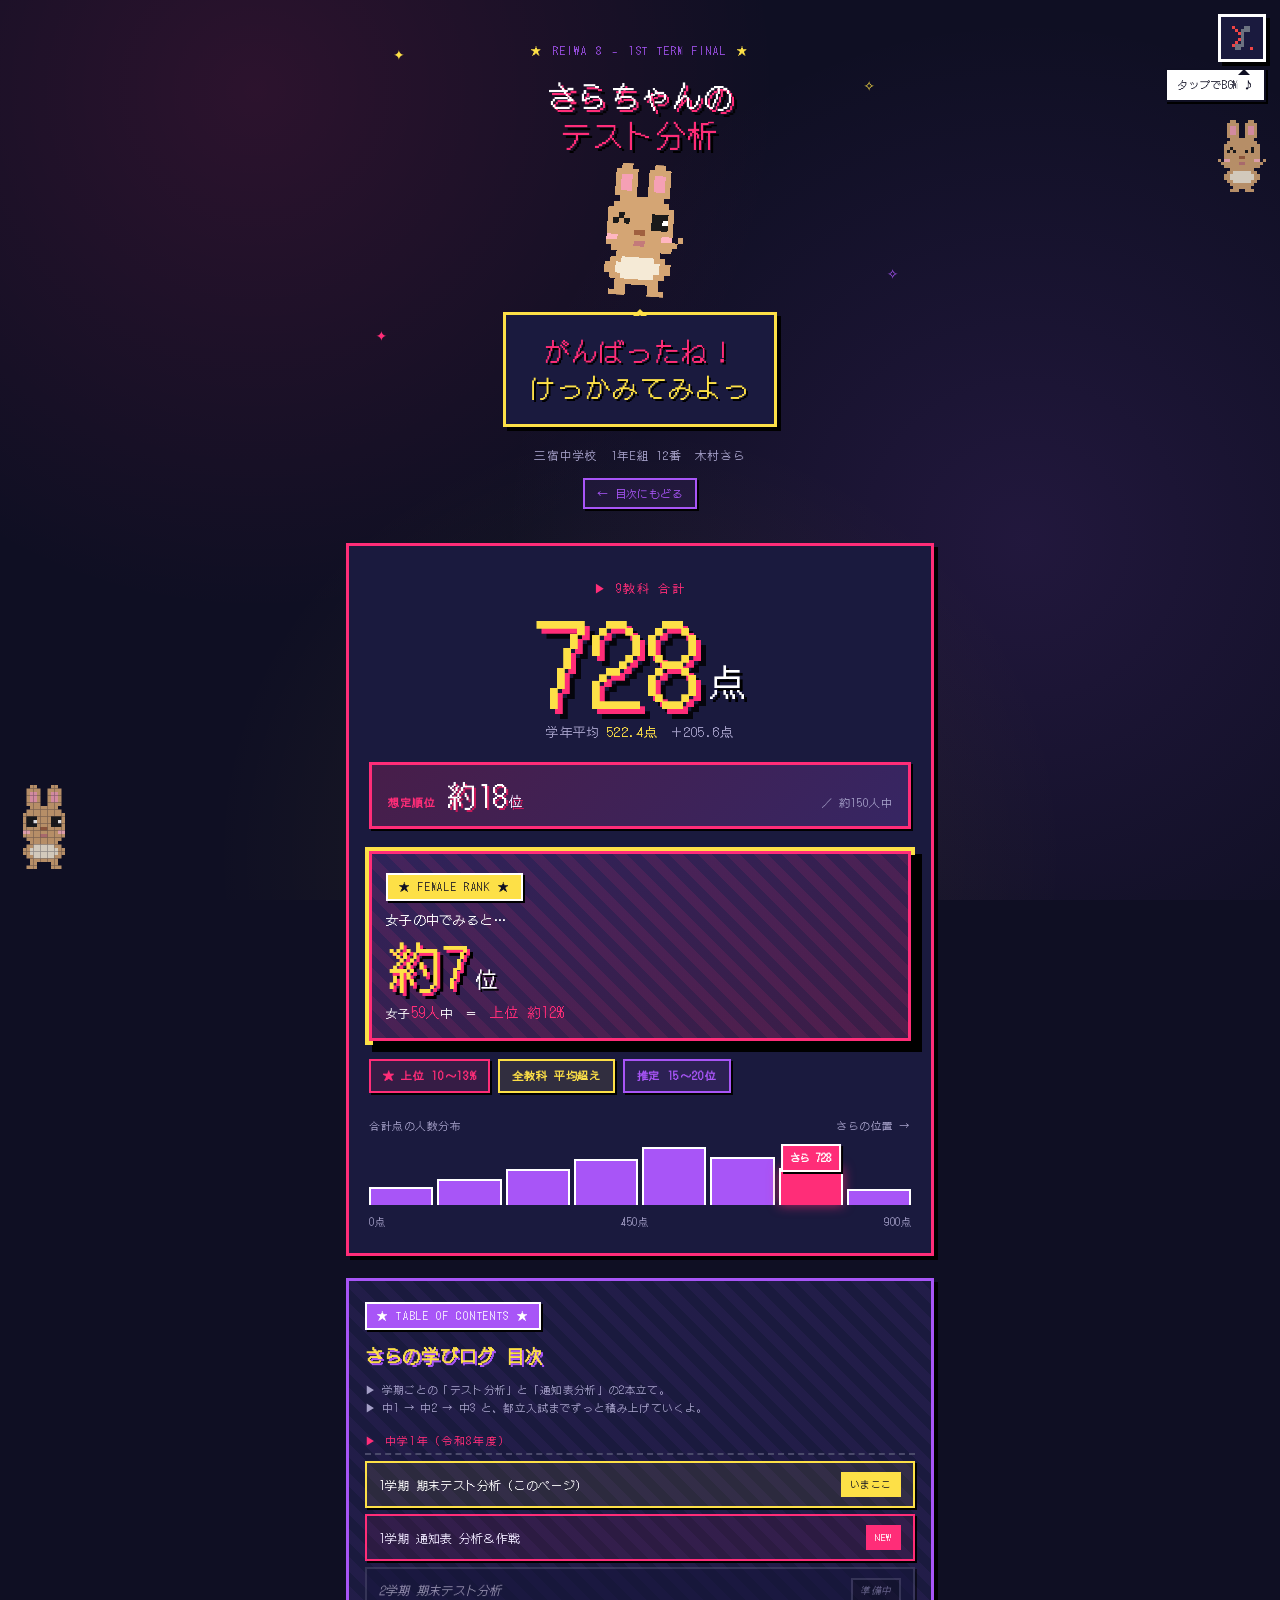
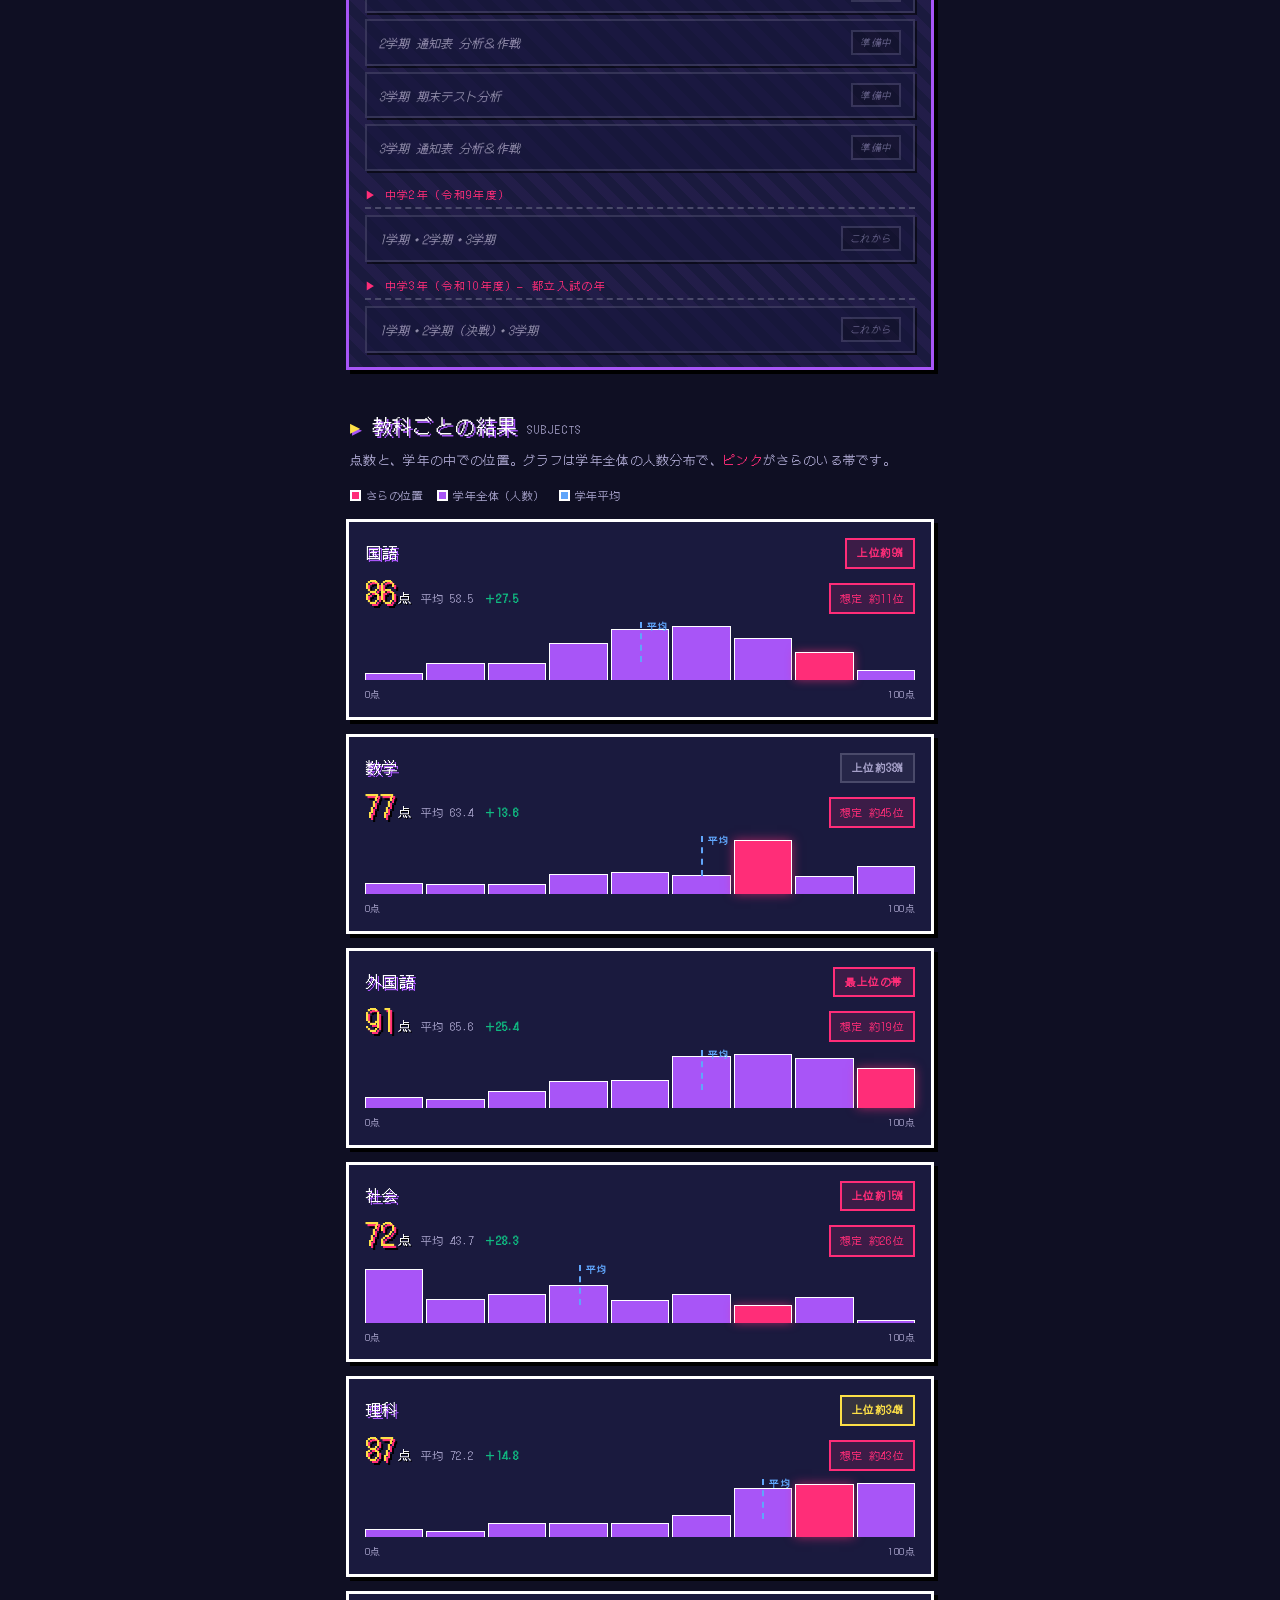
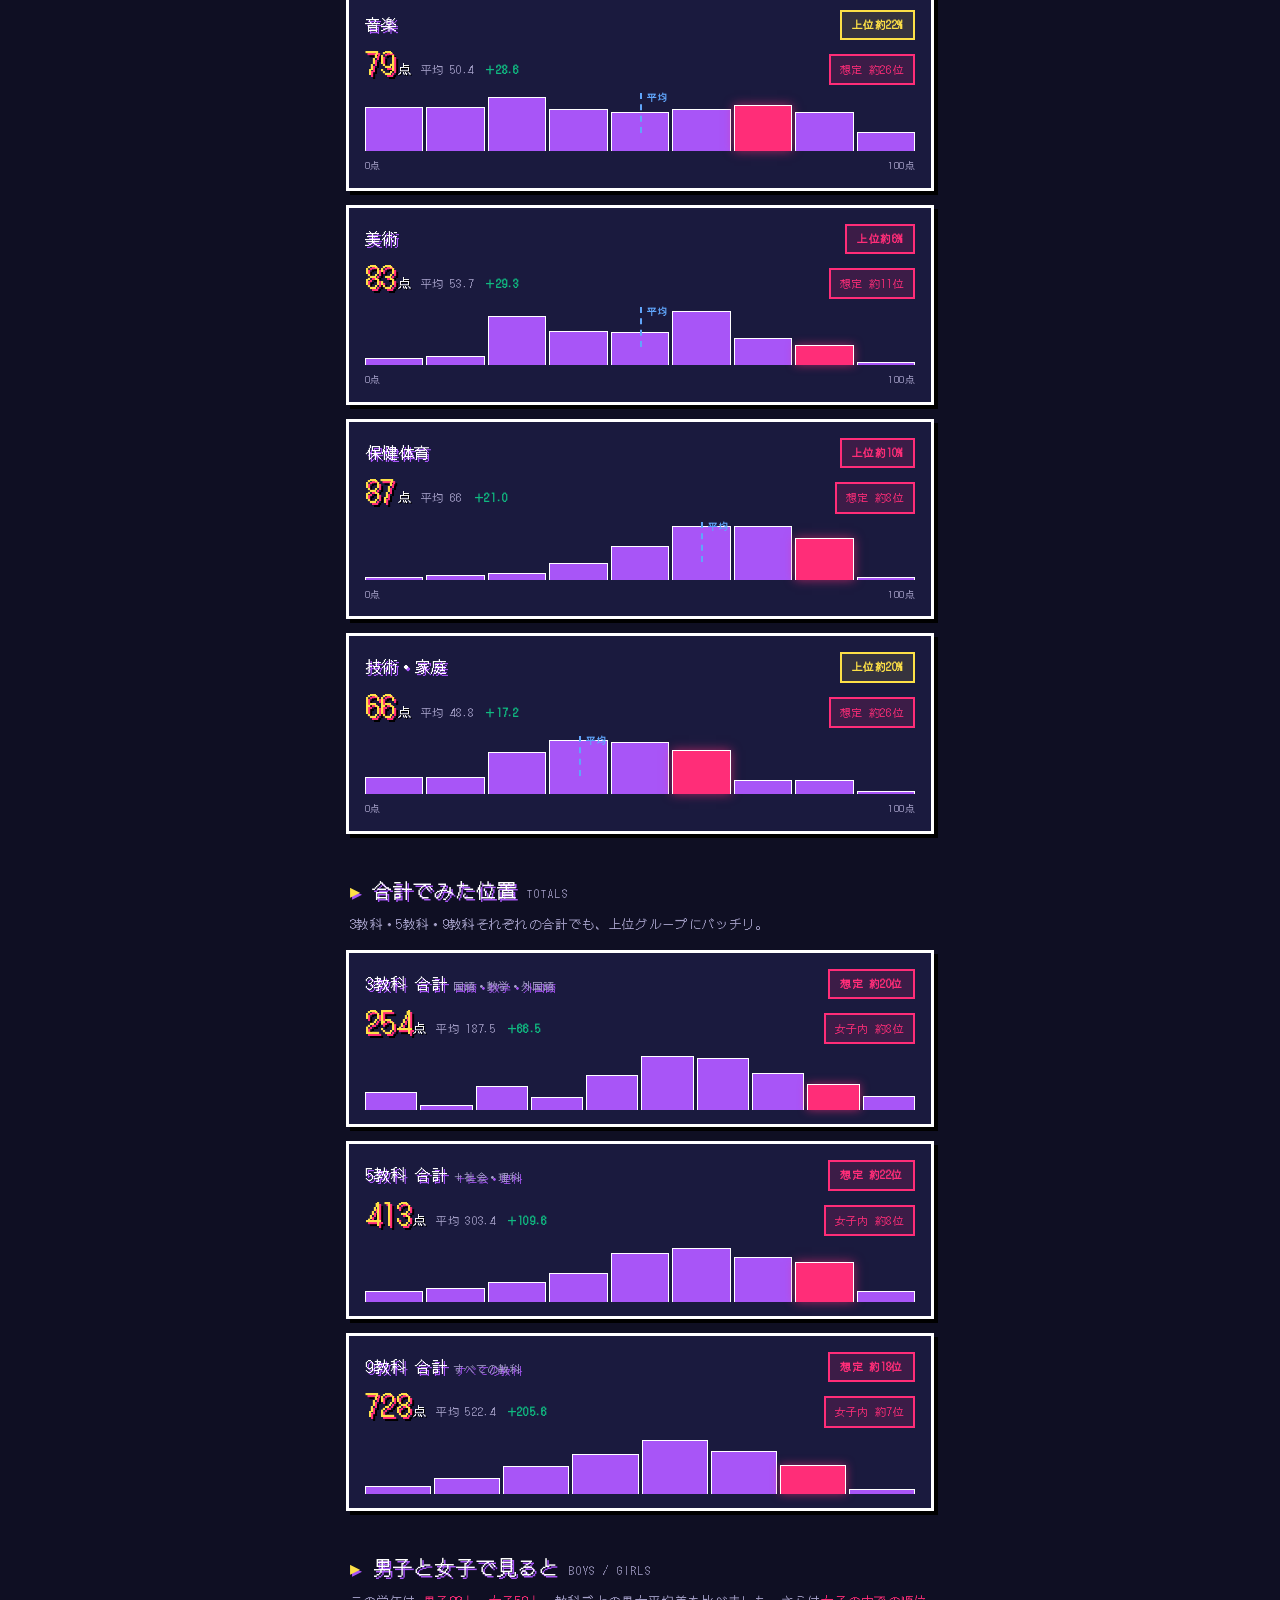
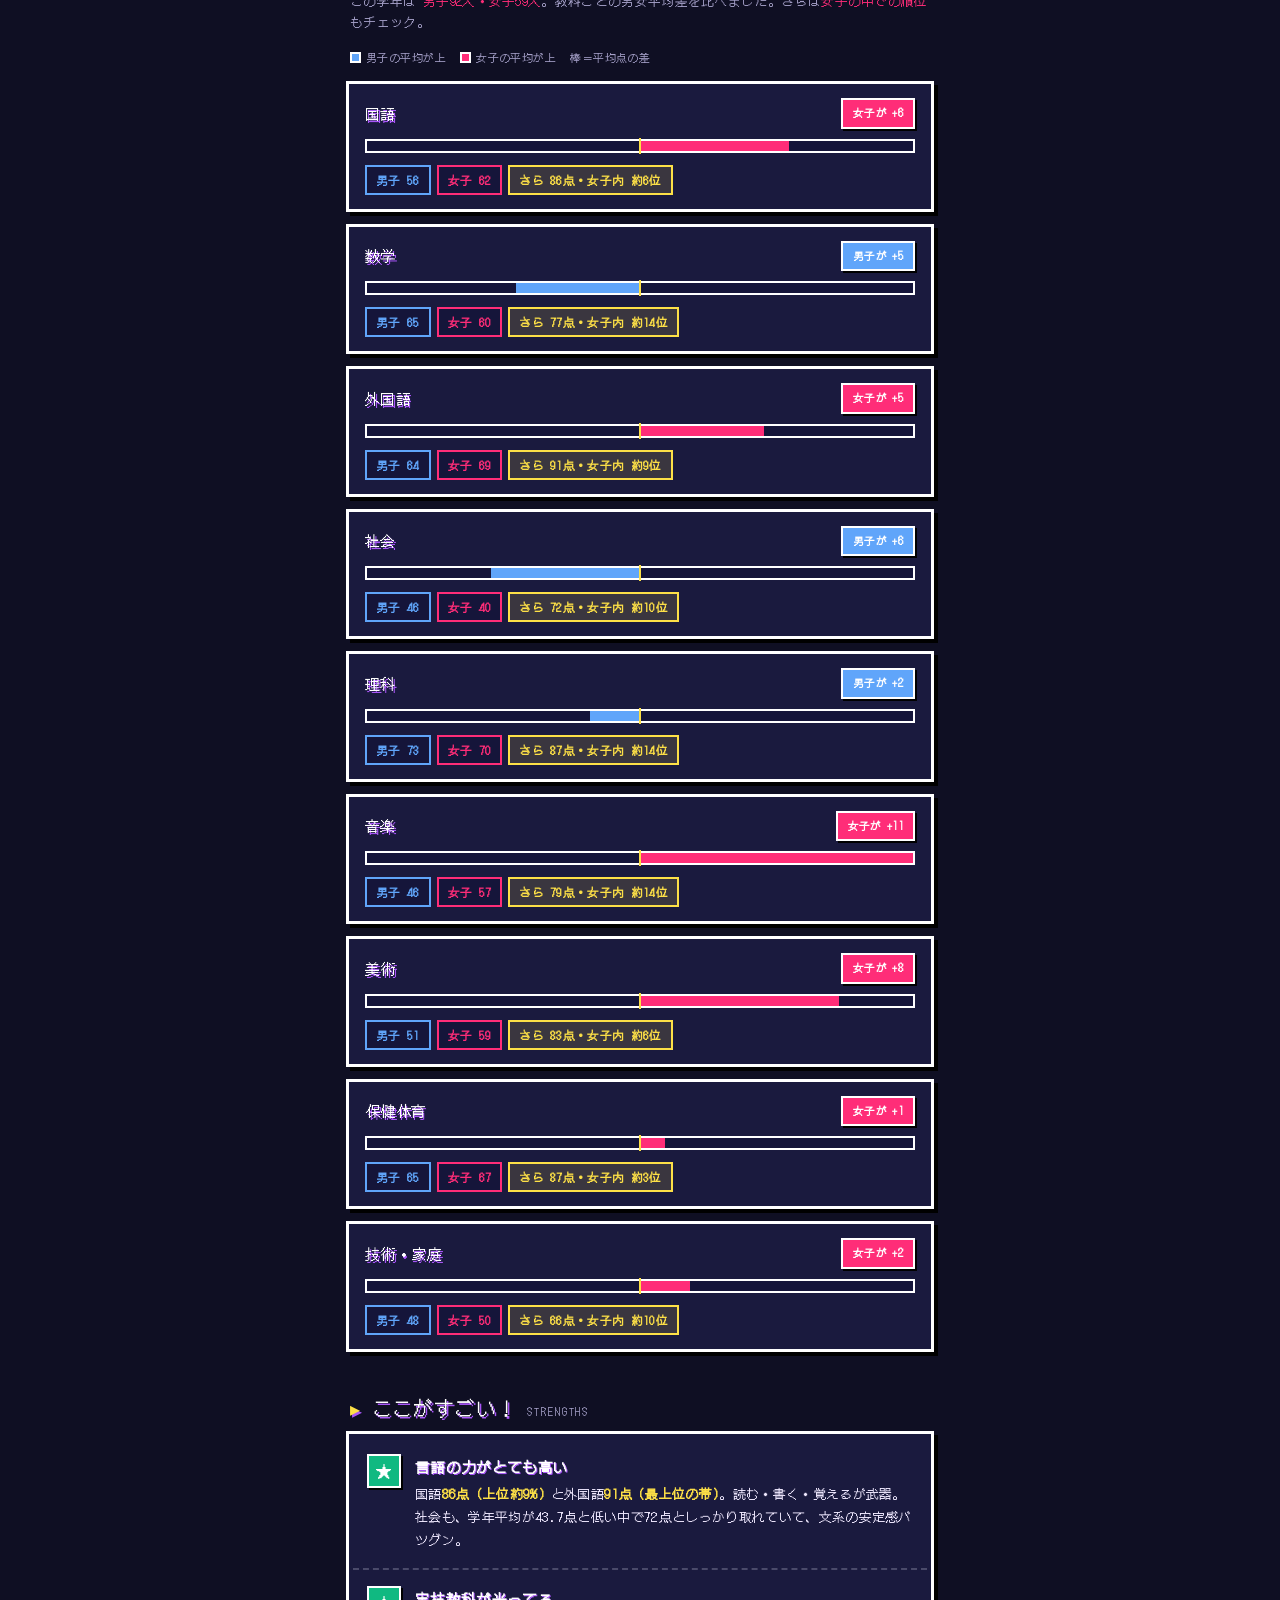
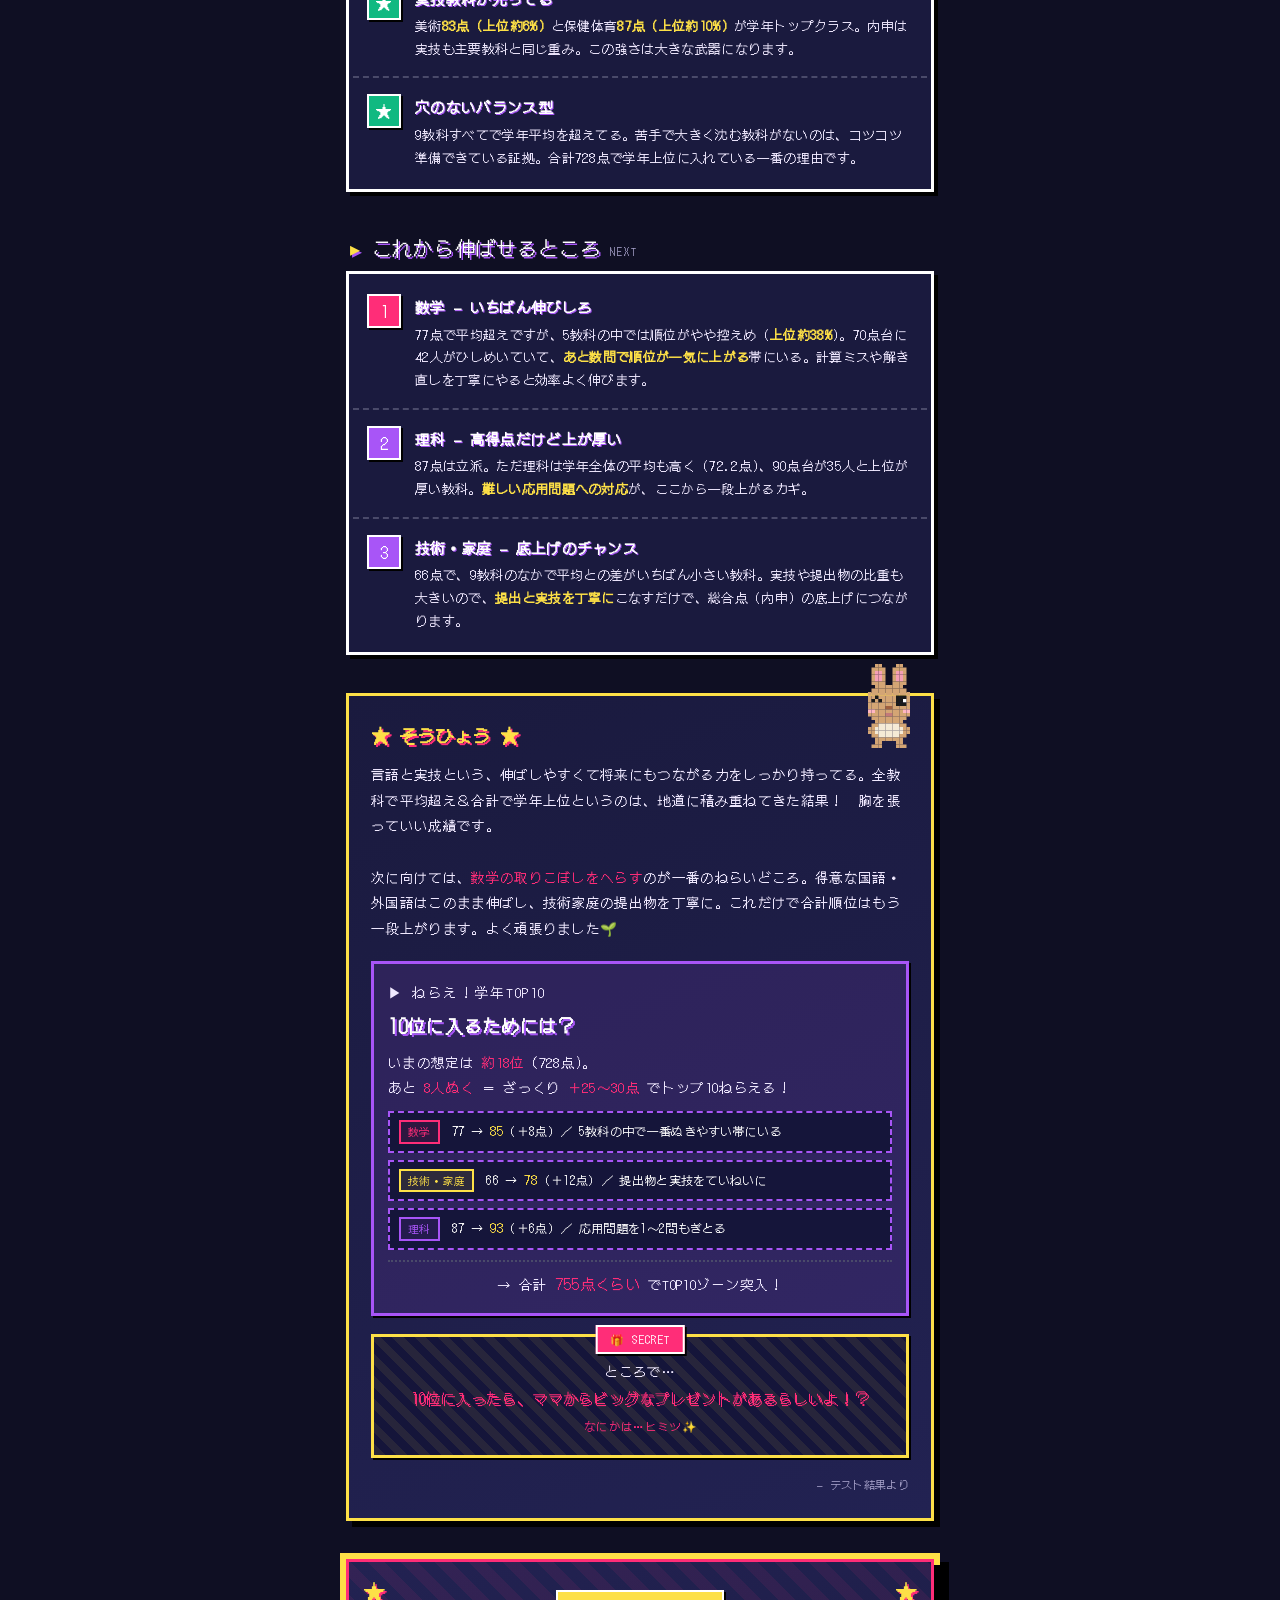
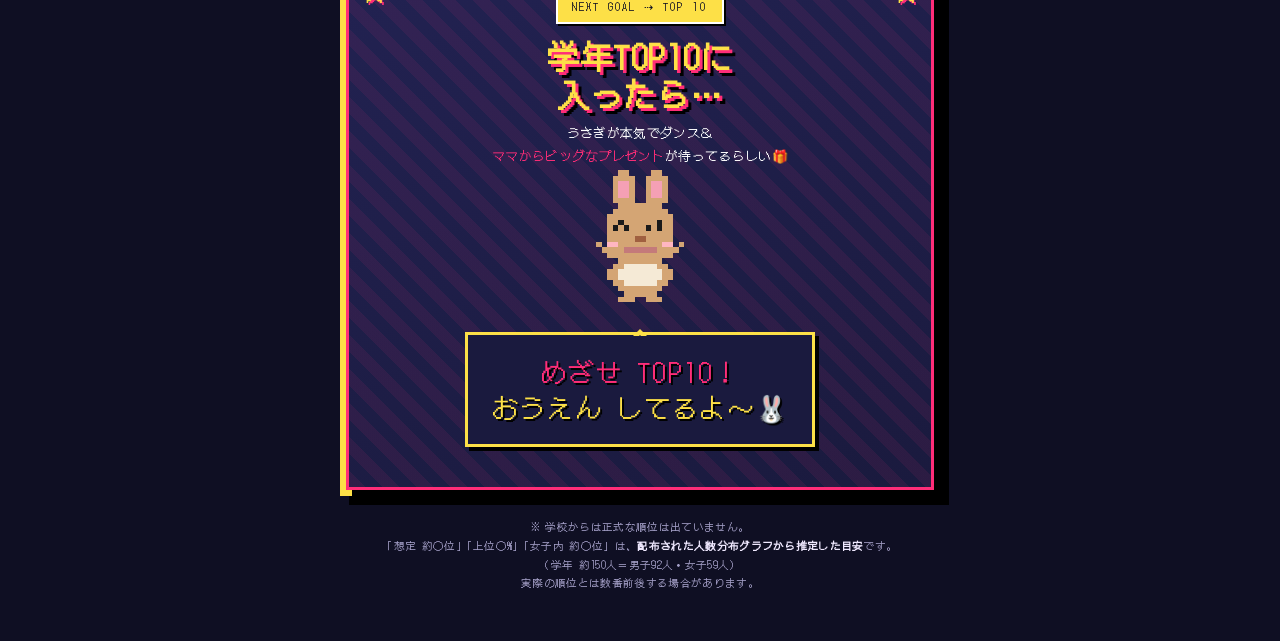
==== reports/y1-t1-test.html @ ea7656b8 "index.htmlを目次専用ページに再構築＋通知表レポにうさぎ追加 - index.html: 純粋な目次ランディングページに刷新   - タイトル「さらの学びログ」＋踊るうさぎ   - 中1〜中3" ====
<!DOCTYPE html>
<html lang="ja">
<head>
<meta charset="UTF-8">
<meta name="viewport" content="width=device-width, initial-scale=1.0">
<title>さらちゃんのテスト分析</title>
<meta name="robots" content="noindex,nofollow,noarchive,nosnippet,noimageindex">
<meta name="googlebot" content="noindex,nofollow,noarchive,nosnippet,noimageindex">
<meta name="bingbot" content="noindex,nofollow,noarchive,nosnippet">
<link rel="preconnect" href="https://fonts.googleapis.com">
<link rel="preconnect" href="https://fonts.gstatic.com" crossorigin>
<link href="https://fonts.googleapis.com/css2?family=DotGothic16&family=Zen+Kaku+Gothic+New:wght@400;500;700;900&display=swap" rel="stylesheet">
<style>
  :root{
    --kpink:#FF2D78;
    --kpink-deep:#C8195A;
    --kpurple:#A855F7;
    --kyellow:#FDE047;
    --kgreen:#10B981;
    --kblue:#60A5FA;
    --kdark:#0f0f23;
    --kdark2:#15153a;
    --kcard:#1a1a3e;
    --kcard2:#222252;
    --kborder:#4a4a6a;
    --kink:#f0e9ff;
    --kink-soft:#a5a0c8;
    --shadow-pixel:4px 4px 0 #000;
    --shadow-pixel-lg:6px 6px 0 #000;
    --shadow-pixel-sm:2px 2px 0 #000;
  }
  *{box-sizing:border-box;margin:0;padding:0}
  html{-webkit-text-size-adjust:100%}
  body{
    font-family:"Zen Kaku Gothic New",system-ui,sans-serif;
    background:var(--kdark);
    background-image:
      radial-gradient(circle at 20% 10%, rgba(255,45,120,.12) 0, transparent 40%),
      radial-gradient(circle at 80% 60%, rgba(168,85,247,.12) 0, transparent 45%),
      radial-gradient(circle at 50% 95%, rgba(253,224,71,.08) 0, transparent 40%);
    background-attachment:fixed;
    color:var(--kink);
    line-height:1.75;
    letter-spacing:.02em;
    padding-bottom:48px;
    -webkit-tap-highlight-color:transparent;
  }
  .wrap{max-width:620px;margin:0 auto;padding:0 16px}
  .pixel{font-family:"DotGothic16",monospace;letter-spacing:.04em;text-shadow:2px 2px 0 rgba(0,0,0,.7)}
  .pixel-sm{font-family:"DotGothic16",monospace;letter-spacing:.04em}

  /* ===== Pixel base styles ===== */
  .pixel-card{
    background:var(--kcard);
    border:3px solid #fff;
    box-shadow:var(--shadow-pixel);
    border-radius:0;
  }
  .pixel-card-pink{
    background:var(--kcard);
    border:3px solid var(--kpink);
    box-shadow:var(--shadow-pixel);
    border-radius:0;
  }
  .pixel-card-yellow{
    background:var(--kcard);
    border:3px solid var(--kyellow);
    box-shadow:var(--shadow-pixel);
    border-radius:0;
  }
  .pixel-card-purple{
    background:var(--kcard);
    border:3px solid var(--kpurple);
    box-shadow:var(--shadow-pixel);
    border-radius:0;
  }
  .pixel-chip{
    display:inline-flex;align-items:center;gap:6px;
    padding:5px 12px;font-family:"DotGothic16",monospace;
    font-size:11px;font-weight:700;border:2px solid #fff;
    box-shadow:var(--shadow-pixel-sm);background:var(--kcard);
    color:#fff;letter-spacing:.06em;
  }
  .pixel-chip.pink{border-color:var(--kpink);color:var(--kpink);background:rgba(255,45,120,.12)}
  .pixel-chip.purple{border-color:var(--kpurple);color:var(--kpurple);background:rgba(168,85,247,.12)}
  .pixel-chip.yellow{border-color:var(--kyellow);color:var(--kyellow);background:rgba(253,224,71,.1)}
  .pixel-chip.green{border-color:var(--kgreen);color:var(--kgreen);background:rgba(16,185,129,.1)}
  .pixel-chip.blue{border-color:var(--kblue);color:var(--kblue);background:rgba(96,165,250,.1)}

  /* ===== Animations ===== */
  @keyframes pixel-blink{0%,100%{opacity:1}50%{opacity:.45}}
  @keyframes pixel-float{0%,100%{transform:translateY(0)}50%{transform:translateY(-6px)}}
  @keyframes pixel-sparkle{0%,100%{opacity:.2;transform:scale(.6)}50%{opacity:1;transform:scale(1.3)}}
  @keyframes rise{from{opacity:0;transform:translateY(12px)}to{opacity:1;transform:none}}
  @keyframes star-pop{0%{opacity:0;transform:scale(0) rotate(0)}50%{opacity:1;transform:scale(1.2) rotate(180deg)}100%{opacity:0;transform:scale(.4) rotate(360deg)}}
  @keyframes rabbit-dance{0%,100%{transform:translateY(0) rotate(-3deg)}25%{transform:translateY(-4px) rotate(5deg)}50%{transform:translateY(-2px) rotate(-2deg)}75%{transform:translateY(-6px) rotate(4deg)}}
  @keyframes rabbit-hop{0%,100%{transform:translateY(0)}50%{transform:translateY(-10px)}}
  @keyframes rabbit-spin{
    0%{transform:translateY(0) rotateY(0deg) scale(1)}
    25%{transform:translateY(-8px) rotateY(180deg) scale(.95)}
    50%{transform:translateY(-12px) rotateY(360deg) scale(1)}
    75%{transform:translateY(-8px) rotateY(540deg) scale(.95)}
    100%{transform:translateY(0) rotateY(720deg) scale(1)}
  }
  @keyframes rabbit-spin-z{
    0%{transform:rotate(0deg)}
    100%{transform:rotate(360deg)}
  }

  .blink{animation:pixel-blink 1s steps(2,end) infinite}
  .float{animation:pixel-float 3s ease-in-out infinite}
  .rise{animation:rise .6s cubic-bezier(.2,.7,.3,1) both}
  .dance-rabbit{animation:rabbit-spin 2.4s ease-in-out infinite;transform-style:preserve-3d}
  .hop-rabbit{animation:rabbit-spin-z 3s linear infinite}
  .spin3d{animation:rabbit-spin 2.4s ease-in-out infinite;transform-style:preserve-3d}
  .spin2d{animation:rabbit-spin-z 3.6s linear infinite}

  /* ===== Header ===== */
  header{padding:34px 0 12px;text-align:center;position:relative}
  .eyebrow{
    display:inline-flex;align-items:center;gap:10px;
    font-family:"DotGothic16",monospace;font-size:11px;
    color:var(--kpurple);letter-spacing:.18em;
  }
  .eyebrow::before,.eyebrow::after{content:"★";color:var(--kyellow);font-size:10px}
  header h1{
    font-family:"DotGothic16",monospace;font-weight:400;font-size:30px;
    margin-top:14px;letter-spacing:.05em;
    color:#fff;
    text-shadow:3px 3px 0 var(--kpink),6px 6px 0 rgba(0,0,0,.8);
    line-height:1.3;
  }
  header h1 .pink{color:var(--kpink);text-shadow:3px 3px 0 #000}
  .who{
    font-family:"DotGothic16",monospace;font-size:11.5px;
    color:var(--kink-soft);margin-top:14px;letter-spacing:.06em;
  }

  /* Rabbit area */
  .rabbit-stage{
    position:relative;display:flex;flex-direction:column;align-items:center;
    margin:14px auto 18px;gap:12px;
  }
  .rabbit-wrap{
    position:relative;width:88px;height:132px;
    display:flex;align-items:flex-end;justify-content:center;
    overflow:visible;
  }
  .rabbit-stage svg{display:block;image-rendering:pixelated;shape-rendering:crispEdges}
  #rabbit-hero{
    transition:transform .15s ease-out;
  }
  .rabbit-bubble{
    position:relative;background:var(--kcard);color:var(--kyellow);
    padding:14px 20px;font-family:"DotGothic16",monospace;font-size:22px;
    border:3px solid var(--kyellow);box-shadow:var(--shadow-pixel);
    line-height:1.4;letter-spacing:.04em;text-align:center;font-weight:400;
    text-shadow:2px 2px 0 #000;
  }
  .rabbit-bubble.big{font-size:26px;padding:18px 24px;letter-spacing:.06em}
  .rabbit-bubble .pink{color:var(--kpink);text-shadow:2px 2px 0 #000}
  .rabbit-bubble .white{color:#fff;text-shadow:2px 2px 0 #000}
  .rabbit-bubble::after{
    content:"";position:absolute;top:-13px;left:50%;transform:translateX(-50%);
    width:0;height:0;border:7px solid transparent;
    border-bottom-color:var(--kyellow);
  }
  .rabbit-bubble::before{
    content:"";position:absolute;top:-7px;left:50%;transform:translateX(-50%);
    width:0;height:0;border:7px solid transparent;
    border-bottom-color:var(--kcard);z-index:1;
  }
  @media (max-width:480px){
    .rabbit-bubble{font-size:18px}
    .rabbit-bubble.big{font-size:21px;padding:14px 18px}
  }
  /* star burst overlay */
  .star-burst{position:absolute;inset:0;pointer-events:none;overflow:visible}
  .star-burst .s{position:absolute;left:50%;top:42%;image-rendering:pixelated;shape-rendering:crispEdges}
  @keyframes star-pop2{
    0%{opacity:0;transform:scale(0) rotate(0deg) translate(0,0)}
    25%{opacity:1;transform:scale(1.6) rotate(90deg) translate(var(--sx),var(--sy))}
    50%{opacity:1;transform:scale(1) rotate(180deg) translate(var(--sx),var(--sy))}
    100%{opacity:0;transform:scale(.3) rotate(360deg) translate(calc(var(--sx)*2),calc(var(--sy)*2))}
  }

  /* sparkle dots */
  .sparkle{position:absolute;color:var(--kyellow);font-size:14px;animation:pixel-sparkle 2s steps(6) infinite}
  .sparkle.s1{top:8%;left:8%}
  .sparkle.s2{top:14%;right:10%;animation-delay:.4s}
  .sparkle.s3{top:62%;left:5%;color:var(--kpink);animation-delay:.8s}
  .sparkle.s4{top:50%;right:6%;color:var(--kpurple);animation-delay:1.2s}

  /* ===== Hero ===== */
  .hero{
    margin-top:22px;padding:26px 20px 22px;position:relative;text-align:center;
  }
  .hero-tag{
    display:inline-block;
    font-family:"DotGothic16",monospace;font-size:12px;color:var(--kpink);
    letter-spacing:.14em;margin-bottom:2px;
  }
  .bignum{
    font-family:"DotGothic16",monospace;font-weight:400;
    font-size:108px;line-height:.95;margin:8px 0 10px;
    color:var(--kyellow);
    text-shadow:5px 5px 0 var(--kpink),10px 10px 0 rgba(0,0,0,.8);
    letter-spacing:.02em;text-align:center;
    display:block;
  }
  .bignum .roul{color:var(--kyellow);font-size:inherit}
  .bignum .unit{font-size:36px;margin-left:8px;color:#fff;text-shadow:3px 3px 0 #000;vertical-align:10px}
  .hero .sub{font-size:13px;color:var(--kink-soft);font-family:"DotGothic16",monospace;text-align:center}
  .hero .sub b{color:var(--kyellow);font-weight:400}
  .hero .rankbig, .hero .girls-rank, .hero .strip{text-align:left}
  @media (max-width:480px){
    .bignum{font-size:84px;text-shadow:4px 4px 0 var(--kpink),8px 8px 0 rgba(0,0,0,.8)}
    .bignum .unit{font-size:28px;vertical-align:8px}
  }

  .rankbig{
    display:flex;align-items:baseline;gap:10px;margin-top:18px;
    padding:14px 16px;background:linear-gradient(135deg,rgba(255,45,120,.2),rgba(168,85,247,.2));
    border:3px solid var(--kpink);box-shadow:var(--shadow-pixel-sm);
  }
  .rankbig .lab{font-family:"DotGothic16",monospace;font-size:11px;font-weight:700;color:var(--kpink);letter-spacing:.1em}
  .rankbig .num{font-family:"DotGothic16",monospace;font-size:30px;color:#fff;line-height:1;text-shadow:2px 2px 0 var(--kpink-deep)}
  .rankbig .num small{font-size:14px;margin-left:2px;color:var(--kink)}
  .rankbig .of{font-family:"DotGothic16",monospace;font-size:11px;color:var(--kink-soft);margin-left:auto}

  .pillrow{display:flex;gap:8px;flex-wrap:wrap;margin-top:18px}

  /* ===== Roulette ===== */
  .roul{
    display:inline-block;
    font-variant-numeric:tabular-nums;
    font-feature-settings:"tnum";
  }
  .roul.spinning{
    animation:pixel-blink .12s steps(2,end) infinite;
    color:var(--kyellow);
  }

  /* ===== Girls rank highlight ===== */
  .girls-rank{
    margin-top:22px;padding:16px 14px 14px;text-align:center;
    background:
      repeating-linear-gradient(45deg,rgba(255,45,120,.1) 0 10px,transparent 10px 20px),
      linear-gradient(160deg,rgba(168,85,247,.15),rgba(255,45,120,.15));
    border:3px solid var(--kpink);
    box-shadow:4px 4px 0 #000, 0 0 0 4px var(--kyellow), 7px 7px 0 4px #000;
    position:relative;
  }
  .gr-eyebrow{
    display:inline-block;font-family:"DotGothic16",monospace;font-size:10.5px;
    color:var(--kdark);background:var(--kyellow);
    padding:3px 11px;border:2px solid #fff;box-shadow:var(--shadow-pixel-sm);
    letter-spacing:.16em;margin-bottom:8px;
  }
  .gr-lead{
    font-family:"DotGothic16",monospace;font-size:13px;color:#fff;margin-bottom:4px;
  }
  .gr-bignum{
    font-family:"DotGothic16",monospace;font-size:54px;line-height:1;
    color:var(--kyellow);
    text-shadow:3px 3px 0 var(--kpink),6px 6px 0 #000;
    letter-spacing:.04em;margin:6px 0 8px;
  }
  .gr-bignum small{font-size:22px;margin-left:4px;color:#fff;text-shadow:2px 2px 0 #000}
  .gr-foot{
    font-family:"DotGothic16",monospace;font-size:12px;color:#fff;letter-spacing:.04em;
  }
  .gr-foot b{color:var(--kpink);font-weight:400;font-size:14px}
  @media (max-width:480px){
    .gr-bignum{font-size:46px}
  }

  .strip{margin-top:24px}
  .strip-label{
    font-family:"DotGothic16",monospace;font-size:10.5px;
    color:var(--kink-soft);margin-bottom:10px;
    display:flex;justify-content:space-between;letter-spacing:.05em;
  }
  .track{display:flex;align-items:flex-end;gap:4px;height:60px}
  .seg{flex:1;background:var(--kpurple);border:2px solid #fff;border-bottom:0;position:relative;image-rendering:pixelated}
  .seg.me{background:var(--kpink);box-shadow:0 0 12px rgba(255,45,120,.7)}
  .seg .flag{
    position:absolute;top:-26px;left:50%;transform:translateX(-50%);
    font-family:"DotGothic16",monospace;font-size:10px;font-weight:700;
    color:#fff;background:var(--kpink);padding:3px 7px;
    border:2px solid #fff;box-shadow:var(--shadow-pixel-sm);
    white-space:nowrap;
  }
  .axis{display:flex;justify-content:space-between;font-family:"DotGothic16",monospace;font-size:10px;color:var(--kink-soft);margin-top:8px;letter-spacing:.05em}

  /* ===== Section heading ===== */
  section{margin-top:38px}
  .sec-head{
    display:flex;align-items:baseline;gap:10px;margin-bottom:6px;padding-left:4px;
  }
  .sec-head h2{
    font-family:"DotGothic16",monospace;font-weight:400;font-size:20px;
    letter-spacing:.04em;color:#fff;
    text-shadow:2px 2px 0 var(--kpurple);
  }
  .sec-head h2::before{content:"▸ ";color:var(--kyellow)}
  .sec-head .en{font-family:"DotGothic16",monospace;font-size:10.5px;color:var(--kink-soft);letter-spacing:.18em;text-transform:uppercase}
  .sec-note{font-size:12.5px;color:var(--kink-soft);margin:4px 0 16px;padding-left:4px;font-family:"DotGothic16",monospace;line-height:1.7}
  .sec-note b{color:var(--kpink);font-weight:400}

  .legend{
    display:flex;gap:14px;font-family:"DotGothic16",monospace;font-size:11px;
    color:var(--kink-soft);margin:0 0 14px;padding-left:4px;flex-wrap:wrap;letter-spacing:.04em;
  }
  .legend i{display:inline-block;width:11px;height:11px;border:2px solid #fff;margin-right:5px;vertical-align:-1px}

  /* ===== Subject card ===== */
  .card{
    padding:16px 16px 14px;margin-bottom:14px;
    background:var(--kcard);border:3px solid #fff;box-shadow:var(--shadow-pixel);
  }
  .c-top{display:flex;justify-content:space-between;align-items:flex-start;gap:10px}
  .c-name{
    font-family:"DotGothic16",monospace;font-size:16px;color:#fff;
    text-shadow:2px 2px 0 var(--kpurple);
  }
  .c-rank{
    font-family:"DotGothic16",monospace;font-size:10.5px;font-weight:700;
    color:var(--kpink);background:rgba(255,45,120,.15);
    padding:4px 10px;border:2px solid var(--kpink);white-space:nowrap;letter-spacing:.05em;
  }
  .c-rank.mid{color:var(--kyellow);background:rgba(253,224,71,.12);border-color:var(--kyellow)}
  .c-rank.soft{color:var(--kink-soft);background:rgba(255,255,255,.05);border-color:var(--kborder)}
  .c-score{display:flex;align-items:baseline;gap:10px;margin:6px 0 12px;flex-wrap:wrap}
  .c-score .pt{
    font-family:"DotGothic16",monospace;font-size:30px;line-height:1;color:var(--kyellow);
    text-shadow:2px 2px 0 var(--kpink),4px 4px 0 #000;
  }
  .c-score .pt small{font-size:13px;margin-left:2px;color:#fff;text-shadow:1px 1px 0 #000}
  .c-score .avg{font-family:"DotGothic16",monospace;font-size:11px;color:var(--kink-soft)}
  .c-score .gap{font-family:"DotGothic16",monospace;font-size:11px;font-weight:700;color:var(--kgreen)}
  .c-score .srank{
    margin-left:auto;font-family:"DotGothic16",monospace;font-size:11px;
    color:var(--kpink);background:rgba(255,45,120,.15);
    padding:4px 9px;border:2px solid var(--kpink);white-space:nowrap;
  }

  .mini{position:relative}
  .mbars{display:flex;align-items:flex-end;gap:3px;height:54px;position:relative;z-index:1}
  .mbars .b{flex:1;background:var(--kpurple);border:1.5px solid #fff;border-bottom:0;min-height:3px}
  .mbars .b.me{background:var(--kpink);box-shadow:0 0 10px rgba(255,45,120,.6)}
  .avgline{position:absolute;top:-4px;bottom:18px;width:0;border-left:2px dashed var(--kblue);z-index:2}
  .avgline span{
    position:absolute;top:-4px;left:5px;font-family:"DotGothic16",monospace;
    font-size:9.5px;color:var(--kblue);white-space:nowrap;font-weight:700;
  }
  .mfoot{display:flex;justify-content:space-between;font-family:"DotGothic16",monospace;font-size:9.5px;color:var(--kink-soft);margin-top:6px;letter-spacing:.05em}

  /* ===== Analysis blocks ===== */
  .ana{
    background:var(--kcard);border:3px solid #fff;box-shadow:var(--shadow-pixel);
    padding:4px 4px;
  }
  .item{display:flex;gap:14px;padding:16px 14px;border-bottom:2px dashed var(--kborder)}
  .item:last-child{border-bottom:0}
  .ic{
    width:34px;height:34px;flex-shrink:0;display:flex;align-items:center;justify-content:center;
    font-family:"DotGothic16",monospace;font-size:16px;color:#fff;
    border:2px solid #fff;box-shadow:var(--shadow-pixel-sm);
  }
  .ic.g{background:var(--kgreen)}
  .ic.r{background:var(--kpink)}
  .ic.b{background:var(--kpurple)}
  .item h3{
    font-family:"DotGothic16",monospace;font-size:14.5px;color:#fff;margin-bottom:4px;
    text-shadow:1px 1px 0 var(--kpurple);
  }
  .item p{font-size:13px;color:var(--kink);line-height:1.75;font-family:"DotGothic16",monospace}
  .item .em{color:var(--kyellow);font-weight:700}

  /* ===== Closing ===== */
  .closing{
    background:linear-gradient(160deg,var(--kcard),var(--kcard2));
    border:3px solid var(--kyellow);
    box-shadow:var(--shadow-pixel-lg);
    padding:24px 22px;position:relative;
  }
  .closing h2{
    font-family:"DotGothic16",monospace;font-size:18px;margin-bottom:10px;
    color:var(--kyellow);text-shadow:2px 2px 0 var(--kpink);
  }
  .closing p{font-family:"DotGothic16",monospace;font-size:13.5px;color:var(--kink);line-height:1.9}
  .closing p b{color:var(--kpink);font-weight:400}
  .closing .sig{margin-top:16px;font-family:"DotGothic16",monospace;font-size:11px;color:var(--kink-soft);text-align:right}
  .closing-rabbit{position:absolute;right:14px;top:-32px}

  .foot{
    font-family:"DotGothic16",monospace;font-size:10.5px;color:var(--kink-soft);
    line-height:1.8;margin-top:28px;text-align:center;
  }
  .foot b{color:var(--kink)}

  /* ===== Goal box (10位に入るためには) ===== */
  .goal-box{
    margin-top:20px;padding:16px 14px 14px;
    background:rgba(168,85,247,.12);
    border:3px solid var(--kpurple);box-shadow:var(--shadow-pixel-sm);
  }
  .goal-eyebrow{
    font-family:"DotGothic16",monospace;font-size:11px;
    color:var(--kpurple);letter-spacing:.12em;margin-bottom:4px;
  }
  .goal-title{
    font-family:"DotGothic16",monospace;font-size:18px;color:#fff;
    text-shadow:2px 2px 0 var(--kpurple);margin-bottom:8px;letter-spacing:.04em;
  }
  .goal-lead{
    font-family:"DotGothic16",monospace;font-size:12.5px;color:var(--kink);
    line-height:1.7;margin-bottom:10px;
  }
  .goal-lead b{color:var(--kyellow);font-weight:400}
  .goal-list{
    list-style:none;padding:0;margin:0 0 10px;
    display:flex;flex-direction:column;gap:7px;
  }
  .goal-list li{
    font-family:"DotGothic16",monospace;font-size:12px;color:#fff;
    padding:7px 9px;background:var(--kdark2);border:2px dashed var(--kpurple);
    line-height:1.5;
  }
  .goal-list b{color:var(--kyellow);font-weight:400;font-size:13px}
  .g-tag{
    display:inline-block;font-family:"DotGothic16",monospace;font-size:10.5px;
    padding:2px 7px;border:2px solid;margin-right:6px;letter-spacing:.04em;
  }
  .g-tag.pink{color:var(--kpink);border-color:var(--kpink);background:rgba(255,45,120,.1)}
  .g-tag.yellow{color:var(--kyellow);border-color:var(--kyellow);background:rgba(253,224,71,.1)}
  .g-tag.purple{color:var(--kpurple);border-color:var(--kpurple);background:rgba(168,85,247,.1)}
  .goal-foot{
    font-family:"DotGothic16",monospace;font-size:13px;color:var(--kpink);
    text-align:center;padding-top:8px;border-top:2px dotted var(--kborder);
  }
  .goal-foot b{color:var(--kyellow);font-weight:400;font-size:15px}

  /* ===== Present box (ママのプレゼント) ===== */
  .present-box{
    margin-top:18px;padding:16px 14px;text-align:center;position:relative;
    background:
      repeating-linear-gradient(45deg,rgba(253,224,71,.08) 0 8px,transparent 8px 16px),
      var(--kdark2);
    border:3px solid var(--kyellow);box-shadow:var(--shadow-pixel-sm);
  }
  .present-ribbon{
    position:absolute;top:-12px;left:50%;transform:translateX(-50%);
    font-family:"DotGothic16",monospace;font-size:11px;
    background:var(--kpink);color:#fff;padding:3px 12px;
    border:2px solid #fff;box-shadow:var(--shadow-pixel-sm);
    letter-spacing:.12em;
  }
  .present-msg{
    font-family:"DotGothic16",monospace;font-size:13.5px;color:#fff;
    line-height:1.85;margin-top:6px;
  }
  .present-msg b{color:var(--kyellow);font-weight:400;font-size:14.5px;text-shadow:1.5px 1.5px 0 var(--kpink)}
  .present-sub{font-size:11.5px;color:var(--kpink);display:inline-block;margin-top:4px;animation:pixel-blink 1.4s steps(2,end) infinite}

  /* ===== TOP10 celebration ===== */
  .top10{
    margin-top:32px;padding:28px 18px 22px;text-align:center;
    background:
      repeating-linear-gradient(45deg,rgba(255,45,120,.08) 0 12px,transparent 12px 24px),
      linear-gradient(160deg,var(--kcard2),var(--kcard));
    border:3px solid var(--kpink);
    box-shadow:6px 6px 0 #000,0 0 0 6px var(--kyellow),9px 9px 0 6px #000;
    position:relative;
  }
  .top10-deco-l,.top10-deco-r{
    position:absolute;top:10px;font-family:"DotGothic16",monospace;font-size:22px;
    color:var(--kyellow);text-shadow:2px 2px 0 var(--kpink);
    animation:pixel-sparkle 1.6s steps(6) infinite;
  }
  .top10-deco-l{left:14px}
  .top10-deco-r{right:14px;animation-delay:.5s}
  .top10-badge{
    display:inline-block;font-family:"DotGothic16",monospace;font-size:11px;
    color:var(--kdark);background:var(--kyellow);
    padding:5px 14px;border:2px solid #fff;box-shadow:var(--shadow-pixel-sm);
    letter-spacing:.18em;margin-bottom:12px;
  }
  .top10-title{
    font-family:"DotGothic16",monospace;font-size:32px;color:var(--kyellow);
    text-shadow:3px 3px 0 var(--kpink),6px 6px 0 #000;
    letter-spacing:.04em;line-height:1.2;
    animation:pixel-blink 1.2s steps(2,end) infinite;
  }
  .top10-sub{
    margin-top:10px;font-family:"DotGothic16",monospace;font-size:13px;color:#fff;
  }
  .top10-sub b{color:var(--kpink);font-weight:400}

  /* ===== Gender section ===== */
  .gcard{
    background:var(--kcard);border:3px solid #fff;box-shadow:var(--shadow-pixel);
    padding:14px 16px;margin-bottom:12px;
  }
  .g-top{display:flex;justify-content:space-between;align-items:center;margin-bottom:10px}
  .g-name{font-family:"DotGothic16",monospace;font-size:15px;color:#fff;text-shadow:1.5px 1.5px 0 var(--kpurple)}
  .g-lead{
    font-family:"DotGothic16",monospace;font-size:10.5px;font-weight:700;
    padding:4px 10px;white-space:nowrap;border:2px solid #fff;box-shadow:var(--shadow-pixel-sm);
  }
  .g-lead.f{background:var(--kpink);color:#fff;border-color:#fff}
  .g-lead.m{background:var(--kblue);color:#fff;border-color:#fff}
  .dbar{position:relative;height:14px;background:var(--kdark2);border:2px solid #fff;margin:6px 0 12px}
  .dcenter{position:absolute;left:50%;top:-3px;bottom:-3px;width:2px;background:var(--kyellow);transform:translateX(-50%);z-index:2}
  .dfill{position:absolute;top:0;bottom:0;z-index:1}
  .dfill.f{background:var(--kpink)}
  .dfill.m{background:var(--kblue)}
  .g-stats{display:flex;gap:6px;flex-wrap:wrap;font-family:"DotGothic16",monospace;font-size:11.5px}
  .g-stats .chip{padding:3px 9px;font-weight:700;background:var(--kdark2);border:2px solid var(--kborder);color:#fff}
  .g-stats .chip.m{color:var(--kblue);border-color:var(--kblue)}
  .g-stats .chip.f{color:var(--kpink);border-color:var(--kpink)}
  .g-stats .chip.s{background:rgba(253,224,71,.14);color:var(--kyellow);border-color:var(--kyellow)}

  /* ===== Floating rabbits ===== */
  .float-rabbit{position:fixed;pointer-events:none;z-index:5;opacity:.85}
  .float-rabbit.fr1{bottom:24px;left:16px}
  .float-rabbit.fr2{top:120px;right:14px}
  @media (max-width:520px){
    .float-rabbit.fr2{display:none}
  }

  /* ===== BGM toggle button ===== */
  .bgm-btn{
    position:fixed;top:14px;right:14px;z-index:50;
    width:48px;height:48px;display:flex;align-items:center;justify-content:center;
    background:var(--kcard);border:3px solid #fff;box-shadow:var(--shadow-pixel);
    cursor:pointer;font-family:"DotGothic16",monospace;font-size:11px;
    color:var(--kyellow);padding:0;letter-spacing:.04em;
    transition:transform .05s,box-shadow .05s;
  }
  .bgm-btn:active{transform:translate(2px,2px);box-shadow:var(--shadow-pixel-sm)}
  .bgm-btn.on{border-color:var(--kpink);color:var(--kpink)}
  .bgm-btn svg{display:block;shape-rendering:crispEdges}
  .bgm-btn .label{position:absolute;bottom:-16px;left:50%;transform:translateX(-50%);font-size:9px;color:var(--kink-soft);white-space:nowrap}
  .bgm-hint{
    position:fixed;top:68px;right:14px;z-index:50;
    background:#fff;color:var(--kdark);
    padding:6px 10px;font-family:"DotGothic16",monospace;font-size:10.5px;
    border:2px solid var(--kdark);box-shadow:var(--shadow-pixel-sm);
    animation:pixel-blink 1.4s steps(2,end) infinite;
  }
  .bgm-hint::after{
    content:"";position:absolute;top:-7px;right:14px;
    width:0;height:0;border:6px solid transparent;border-bottom-color:var(--kdark);
  }

  /* ===== TOC (レポート一覧) ===== */
  .toc{
    margin:22px 0 8px;padding:18px 16px 14px;
    background:
      repeating-linear-gradient(45deg,rgba(168,85,247,.06) 0 10px,transparent 10px 20px),
      var(--kcard);
    border:3px solid var(--kpurple);
    box-shadow:var(--shadow-pixel);
    position:relative;
  }
  .toc-eyebrow{
    display:inline-block;font-family:"DotGothic16",monospace;font-size:10.5px;
    color:#fff;background:var(--kpurple);
    padding:3px 10px;border:2px solid #fff;box-shadow:var(--shadow-pixel-sm);
    letter-spacing:.16em;margin-bottom:10px;
  }
  .toc-title{
    font-family:"DotGothic16",monospace;font-size:18px;color:var(--kyellow);
    text-shadow:2px 2px 0 var(--kpurple);letter-spacing:.04em;margin-bottom:10px;
  }
  .toc-note{
    font-family:"DotGothic16",monospace;font-size:10.5px;color:var(--kink-soft);
    line-height:1.7;margin-bottom:12px;
  }
  .toc-group{margin-top:14px}
  .toc-group-title{
    font-family:"DotGothic16",monospace;font-size:11px;color:var(--kpink);
    letter-spacing:.12em;margin-bottom:6px;padding-bottom:3px;
    border-bottom:2px dashed var(--kborder);
  }
  .toc-list{list-style:none;padding:0;margin:0;display:flex;flex-direction:column;gap:6px}
  .toc-list a{
    display:flex;align-items:center;justify-content:space-between;gap:8px;
    padding:9px 12px;text-decoration:none;
    background:var(--kdark2);border:2px solid var(--kborder);
    font-family:"DotGothic16",monospace;font-size:12px;color:var(--kink);
    letter-spacing:.02em;transition:transform .05s,box-shadow .05s;
    box-shadow:var(--shadow-pixel-sm);
  }
  .toc-list a:active{transform:translate(2px,2px);box-shadow:none}
  .toc-list a:hover{border-color:var(--kpink);color:#fff}
  .toc-list .tag{
    font-family:"DotGothic16",monospace;font-size:9.5px;letter-spacing:.06em;
    padding:2px 7px;border:2px solid var(--kborder);color:var(--kink-soft);
    background:var(--kdark);white-space:nowrap;
  }
  .toc-list .tag.here{color:var(--kdark);background:var(--kyellow);border-color:var(--kyellow)}
  .toc-list .tag.new{color:#fff;background:var(--kpink);border-color:var(--kpink);animation:pixel-blink 1.4s steps(2,end) infinite}
  .toc-list .tag.soon{color:var(--kink-soft);border-color:var(--kborder)}
  .toc-list a.now{border-color:var(--kyellow);background:rgba(253,224,71,.08);color:#fff}
  .toc-list a.new{border-color:var(--kpink);background:rgba(255,45,120,.08)}
  .toc-list a.soon{opacity:.55;pointer-events:none;font-style:italic}
  .toc-list a .name{flex:1}
  .toc-list a .arrow{color:var(--kpink)}
  .toc-list a.soon .arrow{color:var(--kink-soft)}

  /* TOC bottom link (returning to top from page bottom) */
  .toc-bottom{text-align:center;margin-top:22px}
  .toc-bottom a{
    display:inline-block;padding:6px 14px;
    font-family:"DotGothic16",monospace;font-size:11px;color:var(--kpurple);
    text-decoration:none;border:2px solid var(--kpurple);
    background:rgba(168,85,247,.08);box-shadow:var(--shadow-pixel-sm);
  }

  /* misc */
  @media (prefers-reduced-motion:no-preference){
    .hero,.card,.ana,.closing,.gcard{animation:rise .6s cubic-bezier(.2,.7,.3,1) both}
  }
</style>
</head>
<body id="top">

<!-- BGM toggle -->
<button id="bgmBtn" class="bgm-btn" aria-label="BGM ON/OFF">
  <svg viewBox="0 0 7 8" width="22" height="24">
    <g id="bgmNote"></g>
  </svg>
</button>
<div id="bgmHint" class="bgm-hint">タップでBGM ♪</div>
<audio id="bgmAudio" src="../bgm/chopsticks.mp3" loop preload="auto"></audio>

<!-- floating rabbits (decorative) -->
<div class="float-rabbit fr1" aria-hidden="true">
  <svg width="56" height="84" viewBox="0 0 16 24" id="float-rabbit-template" class="spin2d"></svg>
</div>
<div class="float-rabbit fr2" aria-hidden="true">
  <svg width="48" height="72" viewBox="0 0 16 24" id="float-rabbit-template2" class="spin3d"></svg>
</div>

<div class="wrap">

  <header>
    <span class="sparkle s1">✦</span>
    <span class="sparkle s2">✧</span>
    <span class="sparkle s3">✦</span>
    <span class="sparkle s4">✧</span>
    <span class="eyebrow">REIWA 8 - 1ST TERM FINAL</span>
    <h1>さらちゃんの<br><span class="pink">テスト分析</span></h1>

    <div class="rabbit-stage">
      <div class="rabbit-wrap">
        <div class="star-burst" id="starBurst"></div>
        <svg width="88" height="132" viewBox="0 0 16 24" id="rabbit-hero"></svg>
      </div>
      <div class="rabbit-bubble big"><span class="pink">がんばったね！</span><br>けっかみてみよっ</div>
    </div>

    <p class="who pixel-sm">三宿中学校　1年E組 12番　木村さら</p>
    <p style="margin-top:12px"><a href="../index.html" style="display:inline-block;font-family:'DotGothic16',monospace;font-size:11px;color:var(--kpurple);text-decoration:none;padding:4px 12px;border:2px solid var(--kpurple);box-shadow:var(--shadow-pixel-sm);background:rgba(168,85,247,.08);letter-spacing:.04em">← 目次にもどる</a></p>
  </header>

  <!-- HERO -->
  <div class="hero pixel-card-pink rise">
    <span class="hero-tag">▶ 9教科 合計</span>
    <div class="bignum"><span class="roul" data-target="728" data-duration="1800">000</span><span class="unit">点</span></div>
    <p class="sub">学年平均 <b>522.4点</b>　＋205.6点</p>
    <div class="rankbig">
      <span class="lab">想定順位</span>
      <span class="num">約<span class="roul" data-target="18" data-duration="2200" data-pad="2">00</span><small>位</small></span>
      <span class="of">／ 約150人中</span>
    </div>

    <!-- 女子内順位を強調 -->
    <div class="girls-rank">
      <span class="gr-eyebrow">★ FEMALE RANK ★</span>
      <p class="gr-lead">女子の中でみると…</p>
      <div class="gr-bignum">
        約<span class="roul" data-target="7" data-duration="2600" data-pad="1">0</span><small>位</small>
      </div>
      <p class="gr-foot">女子<b>59人</b>中　＝　<b>上位 約12%</b></p>
    </div>

    <div class="pillrow">
      <span class="pixel-chip pink">★ 上位 10〜13%</span>
      <span class="pixel-chip yellow">全教科 平均超え</span>
      <span class="pixel-chip purple">推定 15〜20位</span>
    </div>

    <div class="strip">
      <div class="strip-label"><span>合計点の人数分布</span><span>さらの位置 →</span></div>
      <div class="track" id="totalTrack"></div>
      <div class="axis"><span>0点</span><span>450点</span><span>900点</span></div>
    </div>
  </div>

  <!-- ============ 目次（レポート一覧） ============ -->
  <div class="toc" id="toc">
    <span class="toc-eyebrow">★ TABLE OF CONTENTS ★</span>
    <h2 class="toc-title">さらの学びログ 目次</h2>
    <p class="toc-note">▶ 学期ごとの「テスト分析」と「通知表分析」の2本立て。<br>▶ 中1 → 中2 → 中3 と、都立入試までずっと積み上げていくよ。</p>

    <!-- 中1 -->
    <div class="toc-group">
      <div class="toc-group-title">▶ 中学1年（令和8年度）</div>
      <ul class="toc-list">
        <li><a class="now" href="#top"><span class="name">1学期 期末テスト分析（このページ）</span><span class="tag here">いまここ</span></a></li>
        <li><a class="new" href="y1-t1-tsuchihyo.html"><span class="name">1学期 通知表 分析＆作戦</span><span class="tag new">NEW</span></a></li>
        <li><a class="soon" href="#"><span class="name">2学期 期末テスト分析</span><span class="tag soon">準備中</span></a></li>
        <li><a class="soon" href="#"><span class="name">2学期 通知表 分析＆作戦</span><span class="tag soon">準備中</span></a></li>
        <li><a class="soon" href="#"><span class="name">3学期 期末テスト分析</span><span class="tag soon">準備中</span></a></li>
        <li><a class="soon" href="#"><span class="name">3学期 通知表 分析＆作戦</span><span class="tag soon">準備中</span></a></li>
      </ul>
    </div>

    <!-- 中2 -->
    <div class="toc-group">
      <div class="toc-group-title">▶ 中学2年（令和9年度）</div>
      <ul class="toc-list">
        <li><a class="soon" href="#"><span class="name">1学期・2学期・3学期</span><span class="tag soon">これから</span></a></li>
      </ul>
    </div>

    <!-- 中3 -->
    <div class="toc-group">
      <div class="toc-group-title">▶ 中学3年（令和10年度）— 都立入試の年</div>
      <ul class="toc-list">
        <li><a class="soon" href="#"><span class="name">1学期・2学期（決戦）・3学期</span><span class="tag soon">これから</span></a></li>
      </ul>
    </div>
  </div>

  <!-- 教科別 -->
  <section>
    <div class="sec-head"><h2>教科ごとの結果</h2><span class="en">SUBJECTS</span></div>
    <p class="sec-note">点数と、学年の中での位置。グラフは学年全体の人数分布で、<b>ピンク</b>がさらのいる帯です。</p>
    <div class="legend">
      <span><i style="background:var(--kpink)"></i>さらの位置</span>
      <span><i style="background:var(--kpurple)"></i>学年全体（人数）</span>
      <span><i style="background:var(--kblue)"></i>学年平均</span>
    </div>
    <div id="subjects"></div>
  </section>

  <!-- まとめ位置 -->
  <section>
    <div class="sec-head"><h2>合計でみた位置</h2><span class="en">TOTALS</span></div>
    <p class="sec-note">3教科・5教科・9教科それぞれの合計でも、上位グループにバッチリ。</p>
    <div id="totals"></div>
  </section>

  <!-- 男子女子 -->
  <section>
    <div class="sec-head"><h2>男子と女子で見ると</h2><span class="en">BOYS / GIRLS</span></div>
    <p class="sec-note">この学年は <b>男子92人・女子59人</b>。教科ごとの男女平均差を比べました。さらは<b>女子の中での順位</b>もチェック。</p>
    <div class="legend">
      <span><i style="background:var(--kblue)"></i>男子の平均が上</span>
      <span><i style="background:var(--kpink)"></i>女子の平均が上</span>
      <span>棒＝平均点の差</span>
    </div>
    <div id="gender"></div>
  </section>

  <!-- 良いところ -->
  <section>
    <div class="sec-head"><h2>ここがすごい！</h2><span class="en">STRENGTHS</span></div>
    <div class="ana">
      <div class="item">
        <div class="ic g">★</div>
        <div><h3>言語の力がとても高い</h3>
        <p>国語<span class="em">86点（上位約9%）</span>と外国語<span class="em">91点（最上位の帯）</span>。読む・書く・覚えるが武器。社会も、学年平均が43.7点と低い中で72点としっかり取れていて、文系の安定感バツグン。</p></div>
      </div>
      <div class="item">
        <div class="ic g">★</div>
        <div><h3>実技教科が光ってる</h3>
        <p>美術<span class="em">83点（上位約6%）</span>と保健体育<span class="em">87点（上位約10%）</span>が学年トップクラス。内申は実技も主要教科と同じ重み。この強さは大きな武器になります。</p></div>
      </div>
      <div class="item">
        <div class="ic g">★</div>
        <div><h3>穴のないバランス型</h3>
        <p>9教科すべてで学年平均を超えてる。苦手で大きく沈む教科がないのは、コツコツ準備できている証拠。合計728点で学年上位に入れている一番の理由です。</p></div>
      </div>
    </div>
  </section>

  <!-- これから -->
  <section>
    <div class="sec-head"><h2>これから伸ばせるところ</h2><span class="en">NEXT</span></div>
    <div class="ana">
      <div class="item">
        <div class="ic r">1</div>
        <div><h3>数学 — いちばん伸びしろ</h3>
        <p>77点で平均超えですが、5教科の中では順位がやや控えめ（<span class="em">上位約38%</span>）。70点台に42人がひしめいていて、<span class="em">あと数問で順位が一気に上がる</span>帯にいる。計算ミスや解き直しを丁寧にやると効率よく伸びます。</p></div>
      </div>
      <div class="item">
        <div class="ic b">2</div>
        <div><h3>理科 — 高得点だけど上が厚い</h3>
        <p>87点は立派。ただ理科は学年全体の平均も高く（72.2点）、90点台が35人と上位が厚い教科。<span class="em">難しい応用問題への対応</span>が、ここから一段上がるカギ。</p></div>
      </div>
      <div class="item">
        <div class="ic b">3</div>
        <div><h3>技術・家庭 — 底上げのチャンス</h3>
        <p>66点で、9教科のなかで平均との差がいちばん小さい教科。実技や提出物の比重も大きいので、<span class="em">提出と実技を丁寧に</span>こなすだけで、総合点（内申）の底上げにつながります。</p></div>
      </div>
    </div>
  </section>

  <!-- 総評 -->
  <section>
    <div class="closing">
      <div class="closing-rabbit">
        <svg width="56" height="84" viewBox="0 0 16 24" id="rabbit-closing" class="hop-rabbit"></svg>
      </div>
      <h2>★ そうひょう ★</h2>
      <p>言語と実技という、伸ばしやすくて将来にもつながる力をしっかり持ってる。全教科で平均超え＆合計で学年上位というのは、地道に積み重ねてきた結果！　胸を張っていい成績です。<br><br>次に向けては、<b>数学の取りこぼしをへらす</b>のが一番のねらいどころ。得意な国語・外国語はこのまま伸ばし、技術家庭の提出物を丁寧に。これだけで合計順位はもう一段上がります。よく頑張りました🌱</p>

      <!-- 10位に入るためには -->
      <div class="goal-box">
        <p class="goal-eyebrow">▶ ねらえ！学年TOP10</p>
        <h3 class="goal-title">10位に入るためには？</h3>
        <p class="goal-lead">いまの想定は <b>約18位</b>（728点）。<br>あと <b>8人ぬく</b> ＝ ざっくり <b>＋25〜30点</b> でトップ10ねらえる！</p>
        <ul class="goal-list">
          <li><span class="g-tag pink">数学</span> 77 → <b>85</b>（＋8点）／ 5教科の中で一番ぬきやすい帯にいる</li>
          <li><span class="g-tag yellow">技術・家庭</span> 66 → <b>78</b>（＋12点）／ 提出物と実技をていねいに</li>
          <li><span class="g-tag purple">理科</span> 87 → <b>93</b>（＋6点）／ 応用問題を1〜2問もぎとる</li>
        </ul>
        <p class="goal-foot">→ 合計 <b>755点くらい</b> でTOP10ゾーン突入！</p>
      </div>

      <!-- ママのプレゼント -->
      <div class="present-box">
        <div class="present-ribbon">🎁 SECRET</div>
        <p class="present-msg">
          ところで…<br>
          <b>10位に入ったら、ママからビッグなプレゼントがあるらしいよ！？</b><br>
          <span class="present-sub">なにかは…ヒミツ✨</span>
        </p>
      </div>

      <p class="sig">— テスト結果より</p>
    </div>
  </section>

  <!-- TOP 10 ねらえセクション -->
  <section>
    <div class="top10">
      <div class="top10-deco-l">★</div>
      <div class="top10-deco-r">★</div>
      <p class="top10-badge">NEXT GOAL ⇢ TOP 10</p>
      <h2 class="top10-title">学年TOP10に<br>入ったら…</h2>
      <p class="top10-sub">うさぎが本気でダンス＆<br><b>ママからビッグなプレゼント</b>が待ってるらしい🎁</p>

      <div class="rabbit-stage" style="margin-top:20px">
        <div class="rabbit-wrap">
          <div class="star-burst" id="starBurst2"></div>
          <svg width="96" height="144" viewBox="0 0 16 24" id="rabbit-top10"></svg>
        </div>
        <div class="rabbit-bubble big"><span class="pink">めざせ TOP10！</span><br>おうえん してるよ〜🐰</div>
      </div>
    </div>
  </section>

  <p class="foot">
    ※ 学校からは正式な順位は出ていません。<br>
    「想定 約◯位」「上位◯%」「女子内 約◯位」は、<b>配布された人数分布グラフから推定した目安</b>です。<br>
    （学年 約150人＝男子92人・女子59人）<br>
    実際の順位とは数番前後する場合があります。
  </p>

</div>

<script>
/* =====================================================================
   PIXEL RABBIT  (16x24 sprite based on eiken-pre2-drill Rabbit)
   ===================================================================== */
const RABBIT_COLORS = {
  1:'#d4a574', 3:'#f5a0b5', 4:'#1a1a1a', 5:'#ffffff',
  6:'#a06040', 7:'#ffb6c1', 8:'#f5ead6', 9:'#c47a7a'
};
const RABBIT_BASE = [
  [0,0,0,0,1,1,0,0,0,0,1,1,0,0,0,0],
  [0,0,0,1,1,1,1,0,0,1,1,1,1,0,0,0],
  [0,0,0,1,3,3,1,0,0,1,3,3,1,0,0,0],
  [0,0,0,1,3,3,1,0,0,1,3,3,1,0,0,0],
  [0,0,0,1,3,3,1,0,0,1,3,3,1,0,0,0],
  [0,0,0,1,1,1,1,0,0,1,1,1,1,0,0,0],
  [0,0,0,0,1,1,1,1,1,1,1,1,0,0,0,0],
  [0,0,0,1,1,1,1,1,1,1,1,1,1,0,0,0],
  [0,0,1,1,1,1,1,1,1,1,1,1,1,1,0,0],
  [0,0,1,4,4,4,1,1,1,1,4,4,4,1,0,0],
  [0,0,1,4,4,5,1,1,1,1,4,4,5,1,0,0],
  [0,0,1,4,4,4,1,1,1,1,4,4,4,1,0,0],
  [0,0,1,1,1,1,1,6,6,1,1,1,1,1,0,0],
  [0,0,7,7,1,1,1,1,1,1,1,1,7,7,0,0],
  [0,0,1,1,1,1,1,9,9,1,1,1,1,1,0,0],
  [0,0,0,1,1,1,1,1,1,1,1,1,1,0,0,0],
  [0,0,0,0,1,1,1,1,1,1,1,1,0,0,0,0],
  [0,0,0,1,1,8,8,8,8,8,8,1,1,0,0,0],
  [0,0,1,1,8,8,8,8,8,8,8,8,1,1,0,0],
  [0,0,1,1,8,8,8,8,8,8,8,8,1,1,0,0],
  [0,0,0,1,1,8,8,8,8,8,8,1,1,0,0,0],
  [0,0,0,0,1,1,1,1,1,1,1,1,0,0,0,0],
  [0,0,0,0,1,1,0,0,0,0,1,1,0,0,0,0],
  [0,0,0,1,1,1,0,0,0,0,1,1,1,0,0,0]
];
function applyFace(s, face){
  if(face==='cheer'){
    s[9]  = [0,0,1,1,4,1,1,1,1,1,1,4,1,1,0,0];
    s[10] = [0,0,1,4,1,4,1,1,1,4,1,4,1,1,0,0];
    s[11] = [0,0,1,1,1,1,1,1,1,1,1,1,1,1,0,0];
  } else if(face==='wink'){
    s[9]  = [0,0,1,1,4,1,1,1,1,1,4,4,4,1,0,0];
    s[10] = [0,0,1,4,1,4,1,1,1,1,4,4,5,1,0,0];
    s[11] = [0,0,1,1,1,1,1,1,1,1,4,4,4,1,0,0];
  } else if(face==='excited'){
    s[9]  = [0,0,1,1,4,1,1,1,1,1,1,4,1,1,0,0];
    s[10] = [0,0,1,4,1,4,1,1,1,4,1,4,1,1,0,0];
    s[11] = [0,0,1,1,1,1,1,1,1,1,1,1,1,1,0,0];
    s[14] = [0,0,1,1,1,9,9,9,9,9,9,1,1,1,0,0];
  } else if(face==='angry'){
    s[9]  = [0,0,1,4,1,1,1,1,1,1,1,1,4,1,0,0];
    s[10] = [0,0,1,1,4,1,1,1,1,1,1,4,1,1,0,0];
    s[11] = [0,0,1,1,1,4,1,1,1,1,4,1,1,1,0,0];
    s[14] = [0,0,1,1,1,1,9,9,9,9,1,1,1,1,0,0];
  }
}
function applyPose(s, pose){
  if(pose==='base') return s;
  switch(pose){
    case 'rightArm':
      s[15][13]=1; s[14][14]=1; s[13][15]=1; break;
    case 'leftArm':
      s[15][2]=1; s[14][1]=1; s[13][0]=1; break;
    case 'bothArms':
      s[15][13]=1; s[15][2]=1;
      s[14][14]=1; s[14][1]=1;
      s[13][15]=1; s[13][0]=1;
      s[22]=[0,0,0,0,0,1,1,1,1,1,1,0,0,0,0,0];
      s[23]=[0,0,0,0,1,1,1,0,0,1,1,1,0,0,0,0];
      break;
    case 'rightKick':
      s[22]=[0,0,0,0,1,1,0,0,0,0,0,0,1,1,0,0];
      s[23]=[0,0,0,1,1,1,0,0,0,0,0,1,1,1,0,0]; break;
    case 'leftKick':
      s[22]=[0,0,1,1,0,0,0,0,0,0,1,1,0,0,0,0];
      s[23]=[0,0,1,1,1,0,0,0,0,0,1,1,1,0,0,0]; break;
    case 'stepRight':
      s[22]=[0,0,0,0,1,1,0,0,0,0,0,0,0,0,0,0];
      s[23]=[0,0,0,1,1,1,0,0,0,0,0,0,0,0,0,0]; break;
    case 'stepLeft':
      s[22]=[0,0,0,0,0,0,0,0,0,0,1,1,0,0,0,0];
      s[23]=[0,0,0,0,0,0,0,0,0,0,1,1,1,0,0,0]; break;
    case 'crouch':
      s[22]=[0,0,0,1,1,1,0,0,0,0,1,1,1,0,0,0];
      s[23]=[0,0,1,1,1,1,0,0,0,0,1,1,1,1,0,0]; break;
    case 'spin':
      for(let y=0;y<s.length;y++) s[y].reverse();
      break;
  }
  return s;
}
function spriteToSVG(svg, sprite){
  let p='';
  sprite.forEach((row,y)=>row.forEach((c,x)=>{
    if(c>0) p += `<rect x="${x}" y="${y}" width="1" height="1" fill="${RABBIT_COLORS[c]}"/>`;
  }));
  svg.innerHTML = p;
}
function staticRabbit(svgId, mood){
  const svg=document.getElementById(svgId); if(!svg) return;
  const s=RABBIT_BASE.map(r=>[...r]);
  if(mood==='cheer'){applyFace(s,'cheer'); applyPose(s,'bothArms');}
  else if(mood==='wink'){applyFace(s,'wink');}
  spriteToSVG(svg,s);
}

/* ---- Dance sequence (ported from eiken-pre2-drill Rabbit.tsx) ---- */
const DANCE_SEQUENCE = [
  {pose:'rightArm', face:'wink',    t:'translateY(-4px) rotate(4deg)'},
  {pose:'leftArm',  face:'wink',    t:'translateY(-4px) rotate(-4deg)'},
  {pose:'stepRight',face:'cheer',   t:'translateY(0px) rotate(3deg)'},
  {pose:'stepLeft', face:'cheer',   t:'translateY(0px) rotate(-3deg)'},
  {pose:'crouch',   face:'excited', t:'translateY(4px) rotate(0deg)'},
  {pose:'bothArms', face:'excited', t:'translateY(-12px) rotate(0deg)'},
  {pose:'base',     face:'cheer',   t:'translateY(2px) rotate(0deg)'},
  {pose:'rightKick',face:'cheer',   t:'translateY(0px) rotate(5deg)'},
  {pose:'leftKick', face:'cheer',   t:'translateY(0px) rotate(-5deg)'},
  {pose:'bothArms', face:'excited', t:'translateY(-6px) rotate(0deg)'},
  {pose:'spin',     face:'cheer',   t:'translateY(-2px) scaleX(-1)'},
  {pose:'base',     face:'excited', t:'translateY(0px) rotate(0deg)'}
];
const SPIN_STARS = [
  {x:-60,y:-50,dx:-12,dy:-10,color:'#FF2D78',s:10},
  {x: 65,y:-40,dx: 14,dy: -8,color:'#A855F7',s: 8},
  {x:-55,y: 40,dx:-10,dy: 12,color:'#FDE047',s:10},
  {x: 58,y: 48,dx: 12,dy: 10,color:'#FF2D78',s: 8},
  {x:-70,y:  5,dx:-14,dy:  0,color:'#A855F7',s:12},
  {x: 72,y: -8,dx: 14,dy: -4,color:'#FDE047',s:10},
  {x:  6,y:-58,dx:  0,dy:-14,color:'#FF2D78',s: 8},
  {x:-10,y: 55,dx: -4,dy: 14,color:'#A855F7',s:12}
];
const STAR_PIXELS = [
  [0,0,1,0,0],
  [0,1,1,1,0],
  [1,1,1,1,1],
  [0,1,1,1,0],
  [0,0,1,0,0]
];
function pixelStar(size,color){
  let p='';
  STAR_PIXELS.forEach((r,y)=>r.forEach((c,x)=>{
    if(c) p += `<rect x="${x}" y="${y}" width="1" height="1" fill="${color}"/>`;
  }));
  return `<svg width="${size}" height="${size}" viewBox="0 0 5 5" style="display:block">${p}</svg>`;
}
function burstStars(id){
  const root = document.getElementById(id || 'starBurst');
  if(!root) return;
  root.innerHTML = '';
  SPIN_STARS.forEach((star,i)=>{
    const d = document.createElement('div');
    d.className = 's';
    d.style.marginLeft = star.x + 'px';
    d.style.marginTop  = star.y + 'px';
    d.style.setProperty('--sx', star.dx + 'px');
    d.style.setProperty('--sy', star.dy + 'px');
    d.style.animation = `star-pop2 .7s ease-out ${i*0.04}s both`;
    d.innerHTML = pixelStar(star.s, star.color);
    root.appendChild(d);
  });
  setTimeout(()=>{ root.innerHTML=''; }, 900);
}

/* ---- Run dancing rabbits ---- */
function runDance(svgId, burstId, offset){
  const svg = document.getElementById(svgId);
  if(!svg) return;
  let i = offset || 0;
  function tick(){
    const frame = DANCE_SEQUENCE[i];
    const s = RABBIT_BASE.map(r=>[...r]);
    applyFace(s, frame.face);
    applyPose(s, frame.pose);
    spriteToSVG(svg, s);
    svg.style.transform = frame.t;
    svg.style.transition = 'transform .15s ease-out';
    if(frame.pose === 'spin') burstStars(burstId);
    i = (i + 1) % DANCE_SEQUENCE.length;
  }
  tick();
  setInterval(tick, 250);
}
runDance('rabbit-hero',  'starBurst',  0);
runDance('rabbit-top10', 'starBurst2', 5);

/* =====================================================================
   ROULETTE NUMBER ANIMATION
   ===================================================================== */
function startRoulette(el){
  const target = parseInt(el.dataset.target, 10);
  const duration = parseInt(el.dataset.duration || '1800', 10);
  const pad = parseInt(el.dataset.pad || String(String(target).length), 10);
  const start = performance.now();
  el.classList.add('spinning');

  function fmt(n){
    return String(Math.max(0, Math.floor(n))).padStart(pad, '0');
  }
  function frame(now){
    const t = Math.min(1, (now - start) / duration);
    // ease-out cubic
    const eased = 1 - Math.pow(1 - t, 3);
    if(t < 0.65){
      // rapid random spin in early phase
      const range = target * 3 + 30;
      el.textContent = fmt(Math.random() * range);
    } else {
      // ease toward target
      const v = target * eased + (1-eased) * (target*1.4);
      el.textContent = fmt(v);
    }
    if(t < 1){
      requestAnimationFrame(frame);
    } else {
      el.textContent = fmt(target);
      el.classList.remove('spinning');
    }
  }
  requestAnimationFrame(frame);
}

(function(){
  const targets = document.querySelectorAll('.roul');
  // start when in view
  if('IntersectionObserver' in window){
    const io = new IntersectionObserver(entries=>{
      entries.forEach(e=>{
        if(e.isIntersecting && !e.target.dataset.spun){
          e.target.dataset.spun = '1';
          startRoulette(e.target);
          io.unobserve(e.target);
        }
      });
    },{threshold:0.4});
    targets.forEach(t=>io.observe(t));
  } else {
    targets.forEach(t=>startRoulette(t));
  }
})();

/* ---- Static rabbits ---- */
staticRabbit('rabbit-closing','wink');
staticRabbit('float-rabbit-template','happy');
staticRabbit('float-rabbit-template2','cheer');

/* =====================================================================
   BGM
   ===================================================================== */
(function(){
  const audio = document.getElementById('bgmAudio');
  const btn   = document.getElementById('bgmBtn');
  const hint  = document.getElementById('bgmHint');
  const noteG = document.getElementById('bgmNote');
  audio.volume = 0.3;

  // 8-bit music note (7x8)
  const NOTE_ON = [
    [0,0,0,0,1,1,0],
    [0,0,0,1,1,1,0],
    [0,0,0,1,0,0,0],
    [0,0,0,1,0,0,0],
    [0,0,0,1,0,0,0],
    [0,0,0,1,0,0,0],
    [0,1,1,1,0,0,0],
    [0,1,1,0,0,0,0]
  ];
  const NOTE_OFF_EXTRA = [
    [1,0,0,0,0,0,0],
    [0,1,0,0,0,0,0],
    [0,0,1,0,0,0,0],
    [0,0,0,0,0,0,0],
    [0,0,1,0,0,0,0],
    [0,1,0,0,0,0,0],
    [1,0,0,0,0,0,0],
    [0,0,0,0,0,0,1]
  ];
  function drawNote(on){
    let p = '';
    NOTE_ON.forEach((r,y)=>r.forEach((c,x)=>{
      if(c) p += `<rect x="${x}" y="${y}" width="1" height="1" fill="${on?'#FF2D78':'#6b7280'}"/>`;
    }));
    if(!on){
      NOTE_OFF_EXTRA.forEach((r,y)=>r.forEach((c,x)=>{
        if(c) p += `<rect x="${x}" y="${y}" width="1" height="1" fill="#EF4444"/>`;
      }));
    }
    noteG.innerHTML = p;
  }

  const STORAGE = 'sara_bgm_on';
  let on = localStorage.getItem(STORAGE) === '1';
  function apply(){
    drawNote(on);
    btn.classList.toggle('on', on);
    if(on){
      audio.play().then(()=>{ hint.style.display='none'; }).catch(()=>{});
    } else {
      audio.pause();
    }
  }
  // initial: try autoplay if user opted in previously
  apply();
  // hide hint after first interaction
  function hideHint(){ hint.style.display='none'; }

  btn.addEventListener('click', ()=>{
    on = !on;
    localStorage.setItem(STORAGE, on?'1':'0');
    apply();
    hideHint();
  });

  // first tap anywhere starts BGM if not yet
  document.addEventListener('pointerdown', function once(){
    if(!on){
      on = true;
      localStorage.setItem(STORAGE,'1');
      apply();
    }
    hideHint();
    document.removeEventListener('pointerdown', once);
  }, { once:true });
})();

/* =====================================================================
   DATA
   ===================================================================== */
const subjects = [
  {name:"国語",   score:86, avg:58.5, totals:[4,10,10,21,29,31,24,16,6],  me:7, avgBand:4, rank:"上位約9%",  srank:"約11位", cls:""},
  {name:"数学",   score:77, avg:63.4, totals:[9,8,8,16,17,15,42,14,22],   me:6, avgBand:5, rank:"上位約38%", srank:"約45位", cls:"soft"},
  {name:"外国語", score:91, avg:65.6, totals:[6,5,9,14,15,27,28,26,21],   me:8, avgBand:5, rank:"最上位の帯", srank:"約19位", cls:""},
  {name:"社会",   score:72, avg:43.7, totals:[34,15,18,24,14,18,11,16,1], me:6, avgBand:3, rank:"上位約15%", srank:"約26位", cls:""},
  {name:"理科",   score:87, avg:72.2, totals:[5,4,9,9,9,14,32,34,35],     me:7, avgBand:6, rank:"上位約34%", srank:"約43位", cls:"mid"},
  {name:"音楽",   score:79, avg:50.4, totals:[18,18,22,17,16,17,19,16,8], me:6, avgBand:4, rank:"上位約22%", srank:"約26位", cls:"mid"},
  {name:"美術",   score:83, avg:53.7, totals:[5,6,31,22,21,34,17,13,2],   me:7, avgBand:4, rank:"上位約6%",  srank:"約11位", cls:""},
  {name:"保健体育",score:87, avg:66.0, totals:[1,3,5,12,24,38,38,29,1],    me:7, avgBand:5, rank:"上位約10%", srank:"約8位",  cls:""},
  {name:"技術・家庭",score:66,avg:48.8,totals:[10,10,25,32,31,26,8,8,1],  me:5, avgBand:3, rank:"上位約20%", srank:"約26位", cls:"mid"},
];

/* ---- hero total strip ---- */
const totalDist = [5,11,19,27,37,29,20,3];
const totalMe = 6;
(function(){
  const max = Math.max(...totalDist);
  const t = document.getElementById('totalTrack');
  totalDist.forEach((v,i)=>{
    const s = document.createElement('div');
    s.className = 'seg' + (i===totalMe?' me':'');
    s.style.height = (12 + v/max*46) + 'px';
    if(i===totalMe){ s.innerHTML = '<span class="flag">さら 728</span>'; }
    t.appendChild(s);
  });
})();

/* ---- subject cards ---- */
(function(){
  const root = document.getElementById('subjects');
  subjects.forEach(s=>{
    const max = Math.max(...s.totals);
    const gap = (s.score - s.avg).toFixed(1);
    let bars = '';
    s.totals.forEach((v,i)=>{
      const h = (v/max*100);
      bars += `<div class="b${i===s.me?' me':''}" style="height:${Math.max(h,4)}%"></div>`;
    });
    const leftPct = ((s.avgBand + 0.5) / 9) * 100;
    const card = document.createElement('div');
    card.className = 'card';
    card.innerHTML = `
      <div class="c-top">
        <span class="c-name">${s.name}</span>
        <span class="c-rank ${s.cls}">${s.rank}</span>
      </div>
      <div class="c-score">
        <span class="pt">${s.score}<small>点</small></span>
        <span class="avg">平均 ${s.avg}</span>
        <span class="gap">＋${gap}</span>
        <span class="srank">想定 ${s.srank}</span>
      </div>
      <div class="mini">
        <div class="mbars">${bars}
          <div class="avgline" style="left:${leftPct}%"><span>平均</span></div>
        </div>
        <div class="mfoot"><span>0点</span><span>100点</span></div>
      </div>`;
    root.appendChild(card);
  });
})();

/* ---- totals ---- */
const totalsData = [
  {name:"3教科 合計", note:"国語・数学・外国語", score:254, avg:187.5, rank:"想定 約20位", grank:"約8位", dist:[10,3,13,7,19,29,28,20,14,8], me:8},
  {name:"5教科 合計", note:"＋社会・理科",       score:413, avg:303.4, rank:"想定 約22位", grank:"約8位", dist:[6,8,11,16,27,30,25,22,6],    me:7},
  {name:"9教科 合計", note:"すべての教科",       score:728, avg:522.4, rank:"想定 約18位", grank:"約7位", dist:[5,11,19,27,37,29,20,3],      me:6},
];
(function(){
  const root = document.getElementById('totals');
  totalsData.forEach(s=>{
    const max = Math.max(...s.dist);
    const gap = (s.score - s.avg).toFixed(1);
    let bars='';
    s.dist.forEach((v,i)=>{
      const h=(v/max*100);
      bars += `<div class="b${i===s.me?' me':''}" style="height:${Math.max(h,4)}%"></div>`;
    });
    const card=document.createElement('div');
    card.className='card';
    card.innerHTML=`
      <div class="c-top">
        <span class="c-name">${s.name}<span style="font-size:10.5px;color:var(--kink-soft);margin-left:6px">${s.note}</span></span>
        <span class="c-rank">${s.rank}</span>
      </div>
      <div class="c-score">
        <span class="pt">${s.score}<small>点</small></span>
        <span class="avg">平均 ${s.avg}</span>
        <span class="gap">＋${gap}</span>
        <span class="srank">女子内 ${s.grank}</span>
      </div>
      <div class="mini"><div class="mbars">${bars}</div></div>`;
    root.appendChild(card);
  });
})();

/* ---- gender ---- */
const gender = [
  {n:"国語",   m:56, f:62, gap:6,  lead:"f", s:86, gr:"約6位"},
  {n:"数学",   m:65, f:60, gap:5,  lead:"m", s:77, gr:"約14位"},
  {n:"外国語", m:64, f:69, gap:5,  lead:"f", s:91, gr:"約9位"},
  {n:"社会",   m:46, f:40, gap:6,  lead:"m", s:72, gr:"約10位"},
  {n:"理科",   m:73, f:70, gap:2,  lead:"m", s:87, gr:"約14位"},
  {n:"音楽",   m:46, f:57, gap:11, lead:"f", s:79, gr:"約14位"},
  {n:"美術",   m:51, f:59, gap:8,  lead:"f", s:83, gr:"約6位"},
  {n:"保健体育",m:65, f:67, gap:1,  lead:"f", s:87, gr:"約3位"},
  {n:"技術・家庭",m:48,f:50, gap:2,  lead:"f", s:66, gr:"約10位"},
];
(function(){
  const maxGap = 11;
  const root = document.getElementById('gender');
  gender.forEach(g=>{
    const w = Math.max(Math.abs(g.gap)/maxGap*50, 4);
    const fill = g.lead==='f'
      ? `<div class="dfill f" style="left:50%;width:${w}%"></div>`
      : `<div class="dfill m" style="right:50%;width:${w}%"></div>`;
    const lead = g.lead==='f'
      ? `<span class="g-lead f">女子が +${g.gap}</span>`
      : `<span class="g-lead m">男子が +${g.gap}</span>`;
    const card = document.createElement('div');
    card.className = 'gcard';
    card.innerHTML = `
      <div class="g-top"><span class="g-name">${g.n}</span>${lead}</div>
      <div class="dbar"><div class="dcenter"></div>${fill}</div>
      <div class="g-stats">
        <span class="chip m">男子 ${g.m}</span>
        <span class="chip f">女子 ${g.f}</span>
        <span class="chip s">さら ${g.s}点・女子内 ${g.gr}</span>
      </div>`;
    root.appendChild(card);
  });
})();
</script>
</body>
</html>
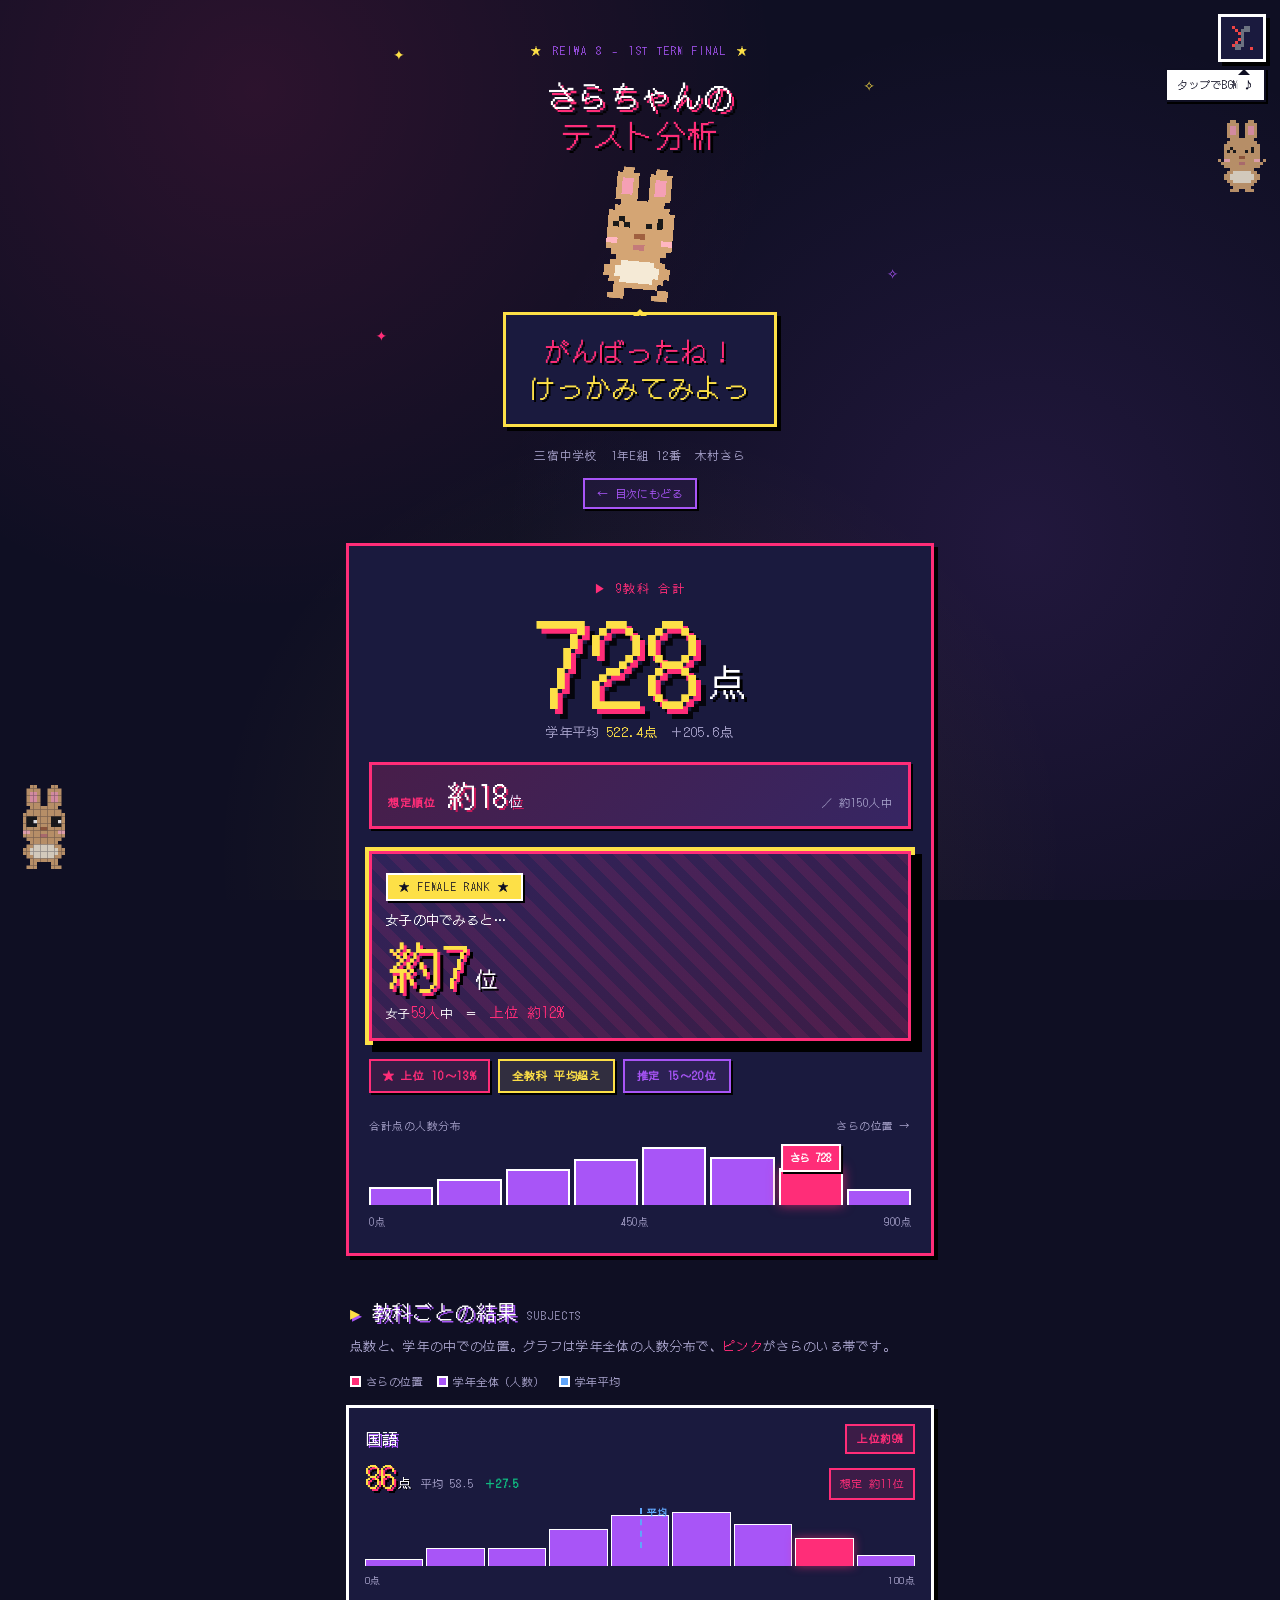
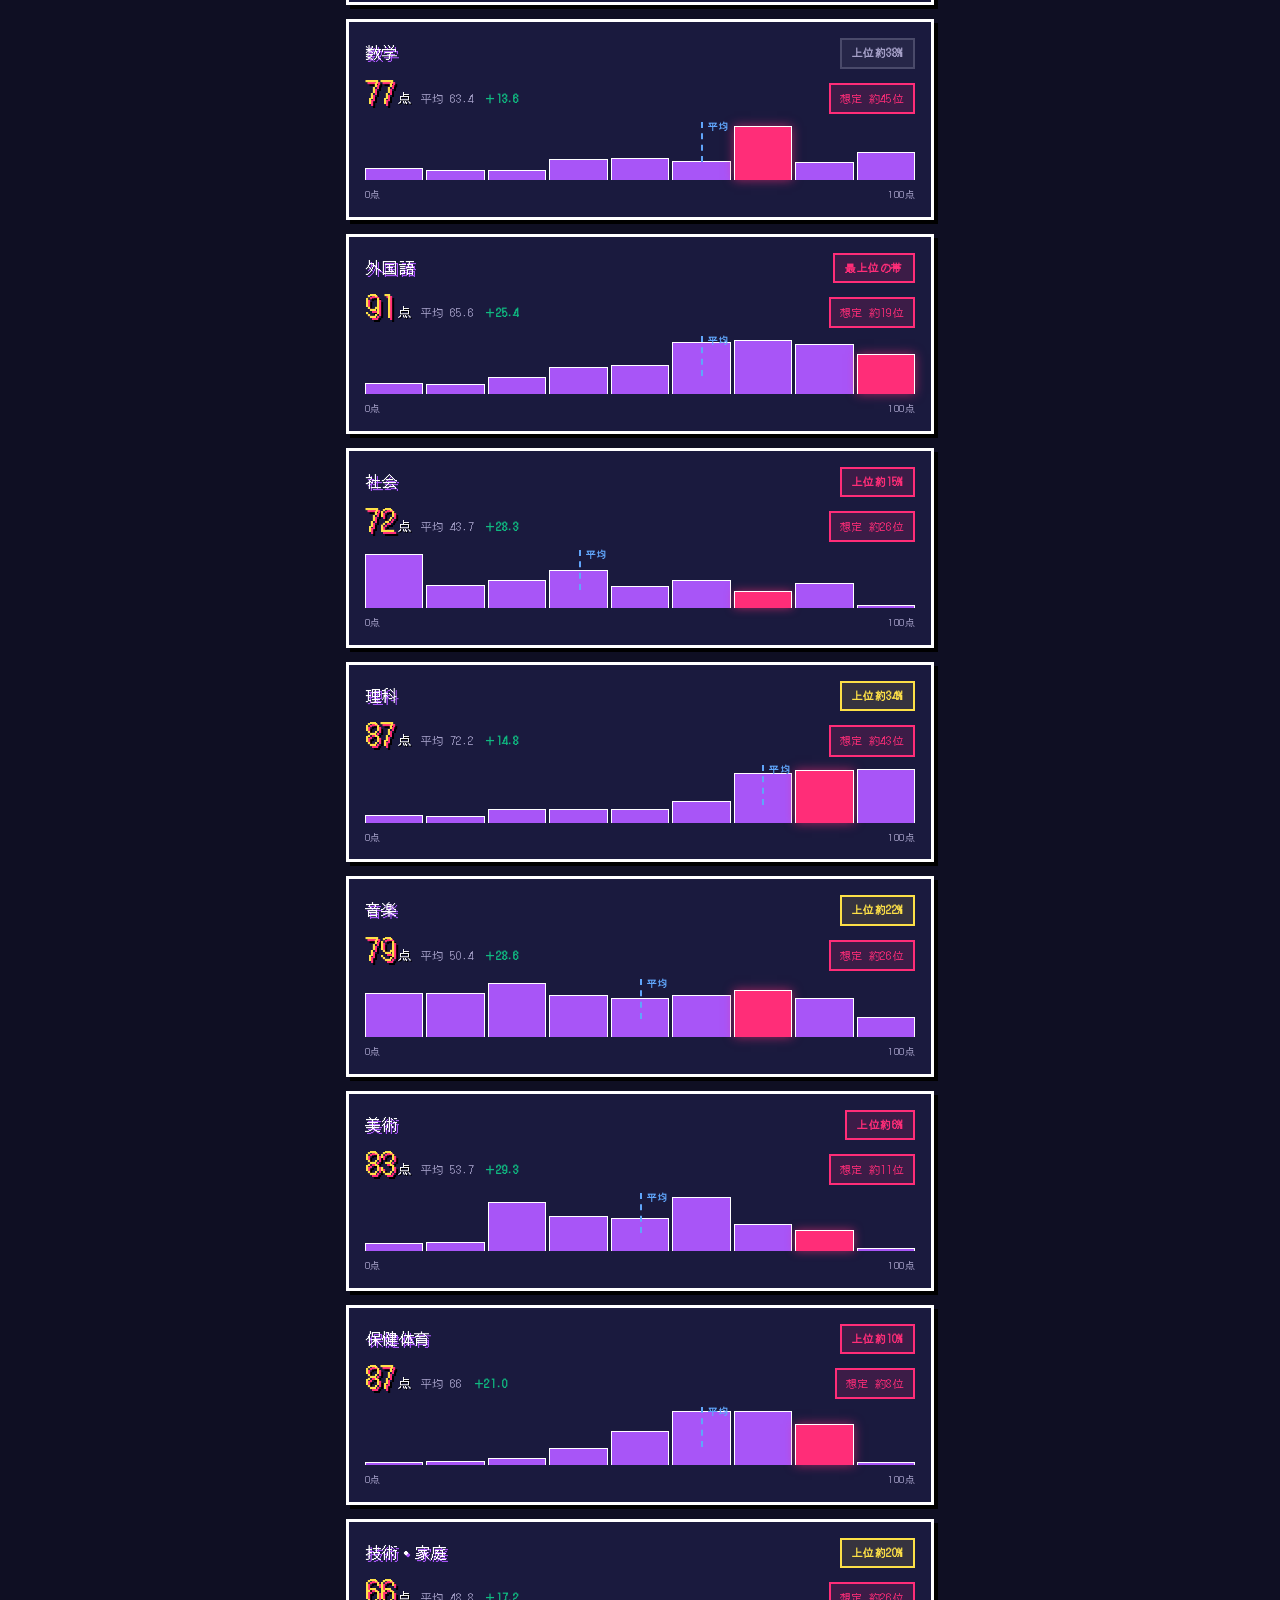
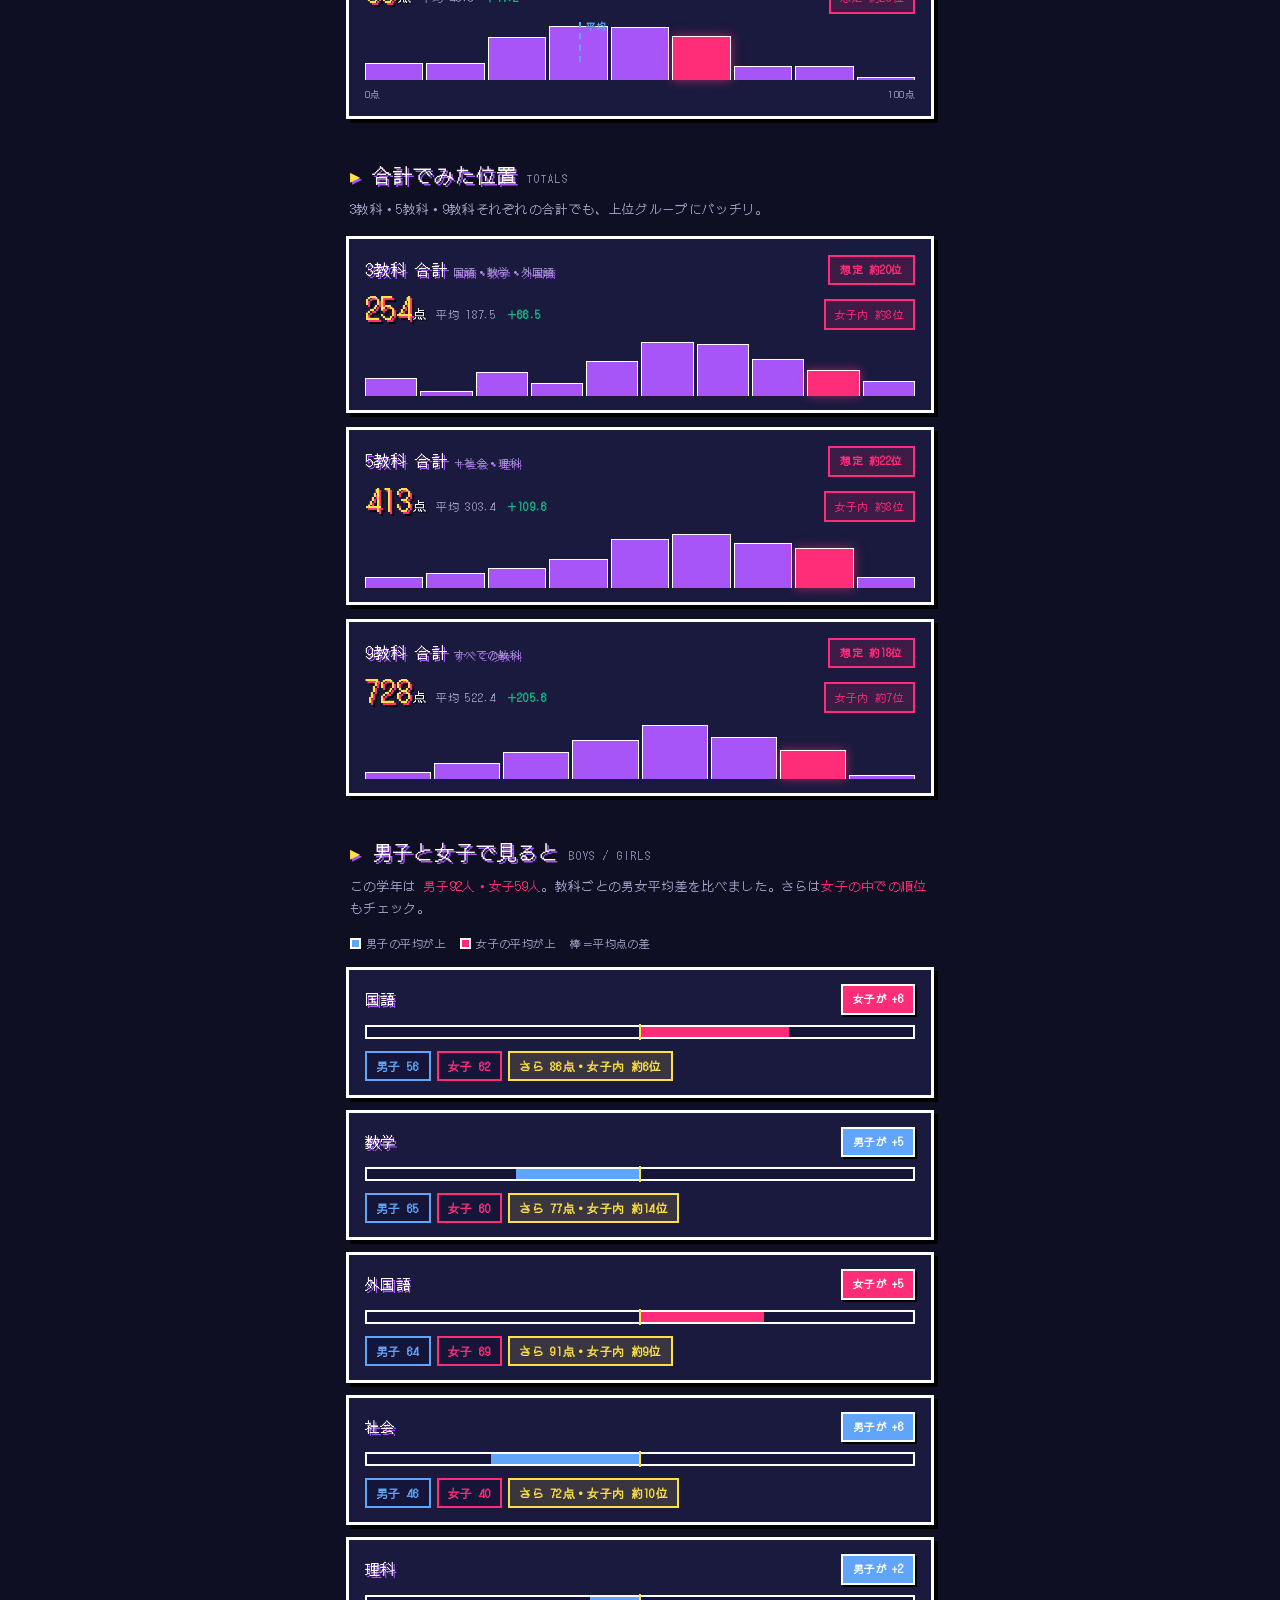
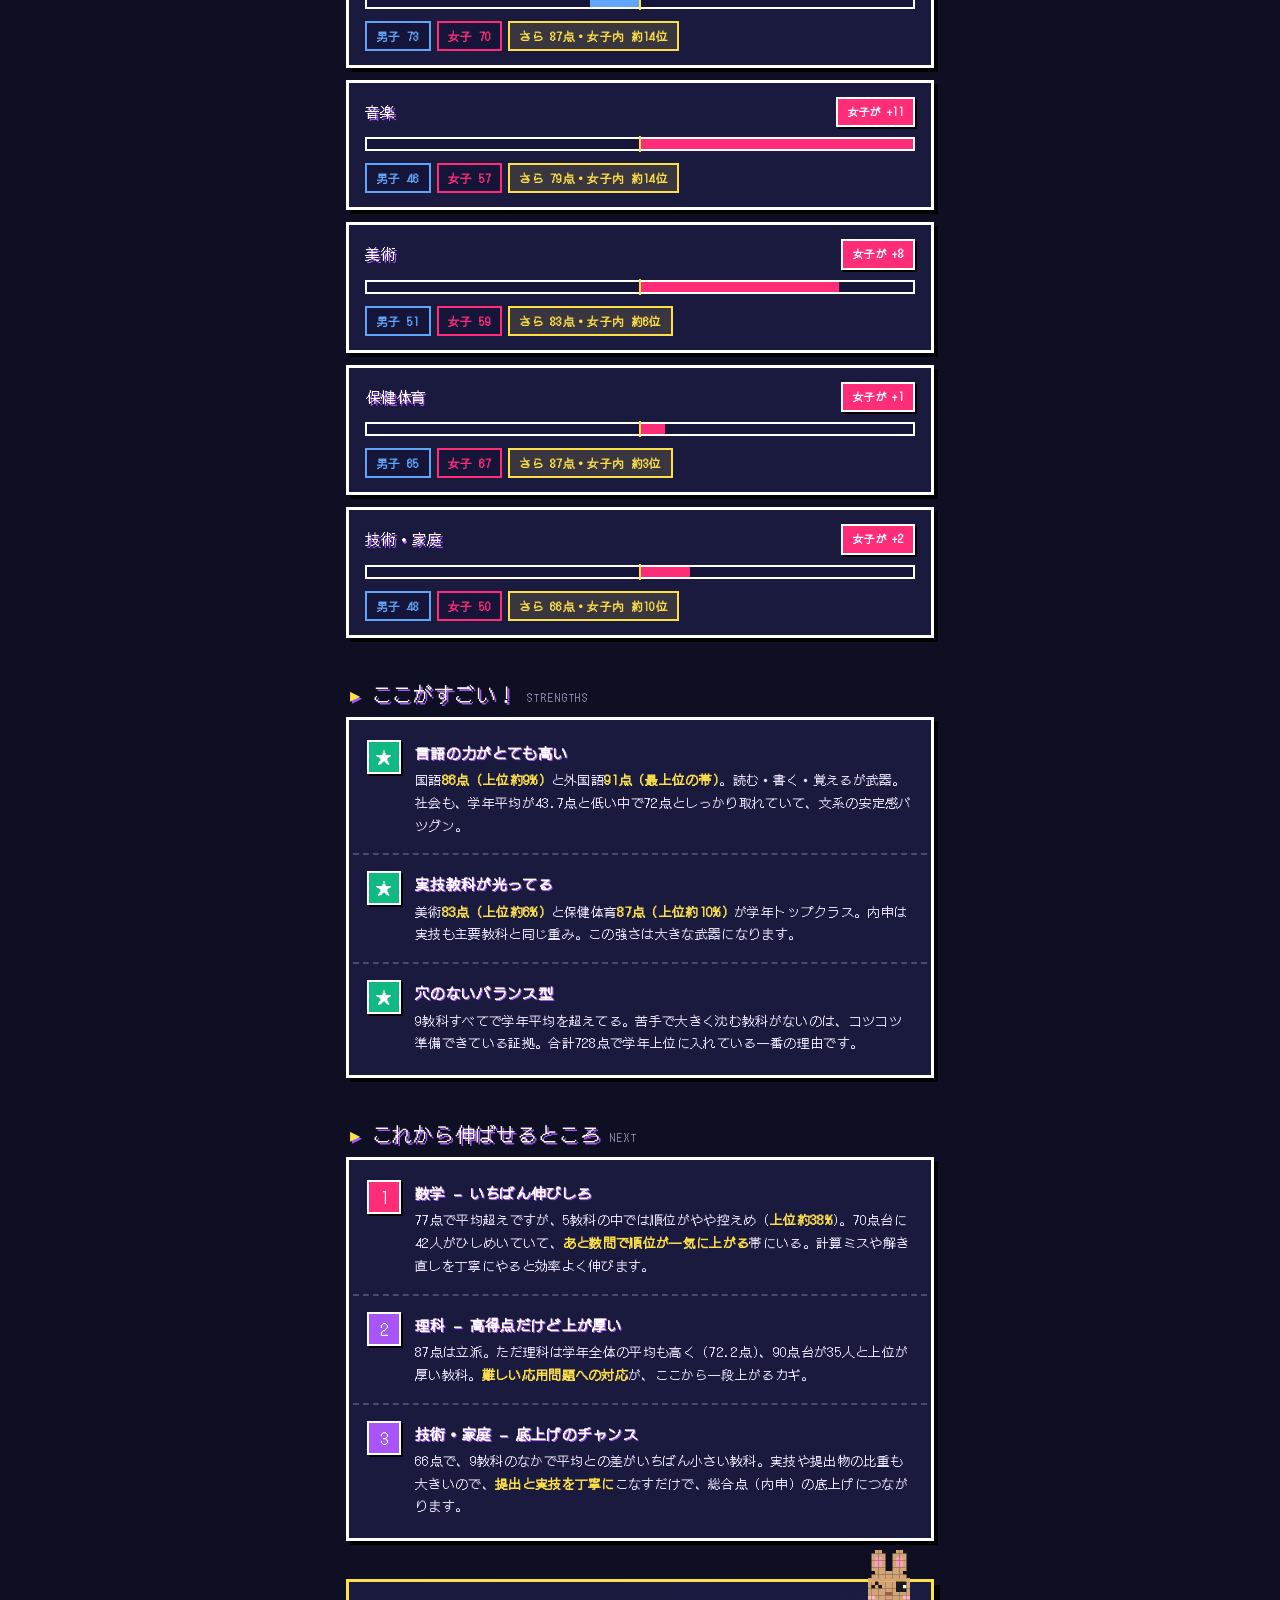
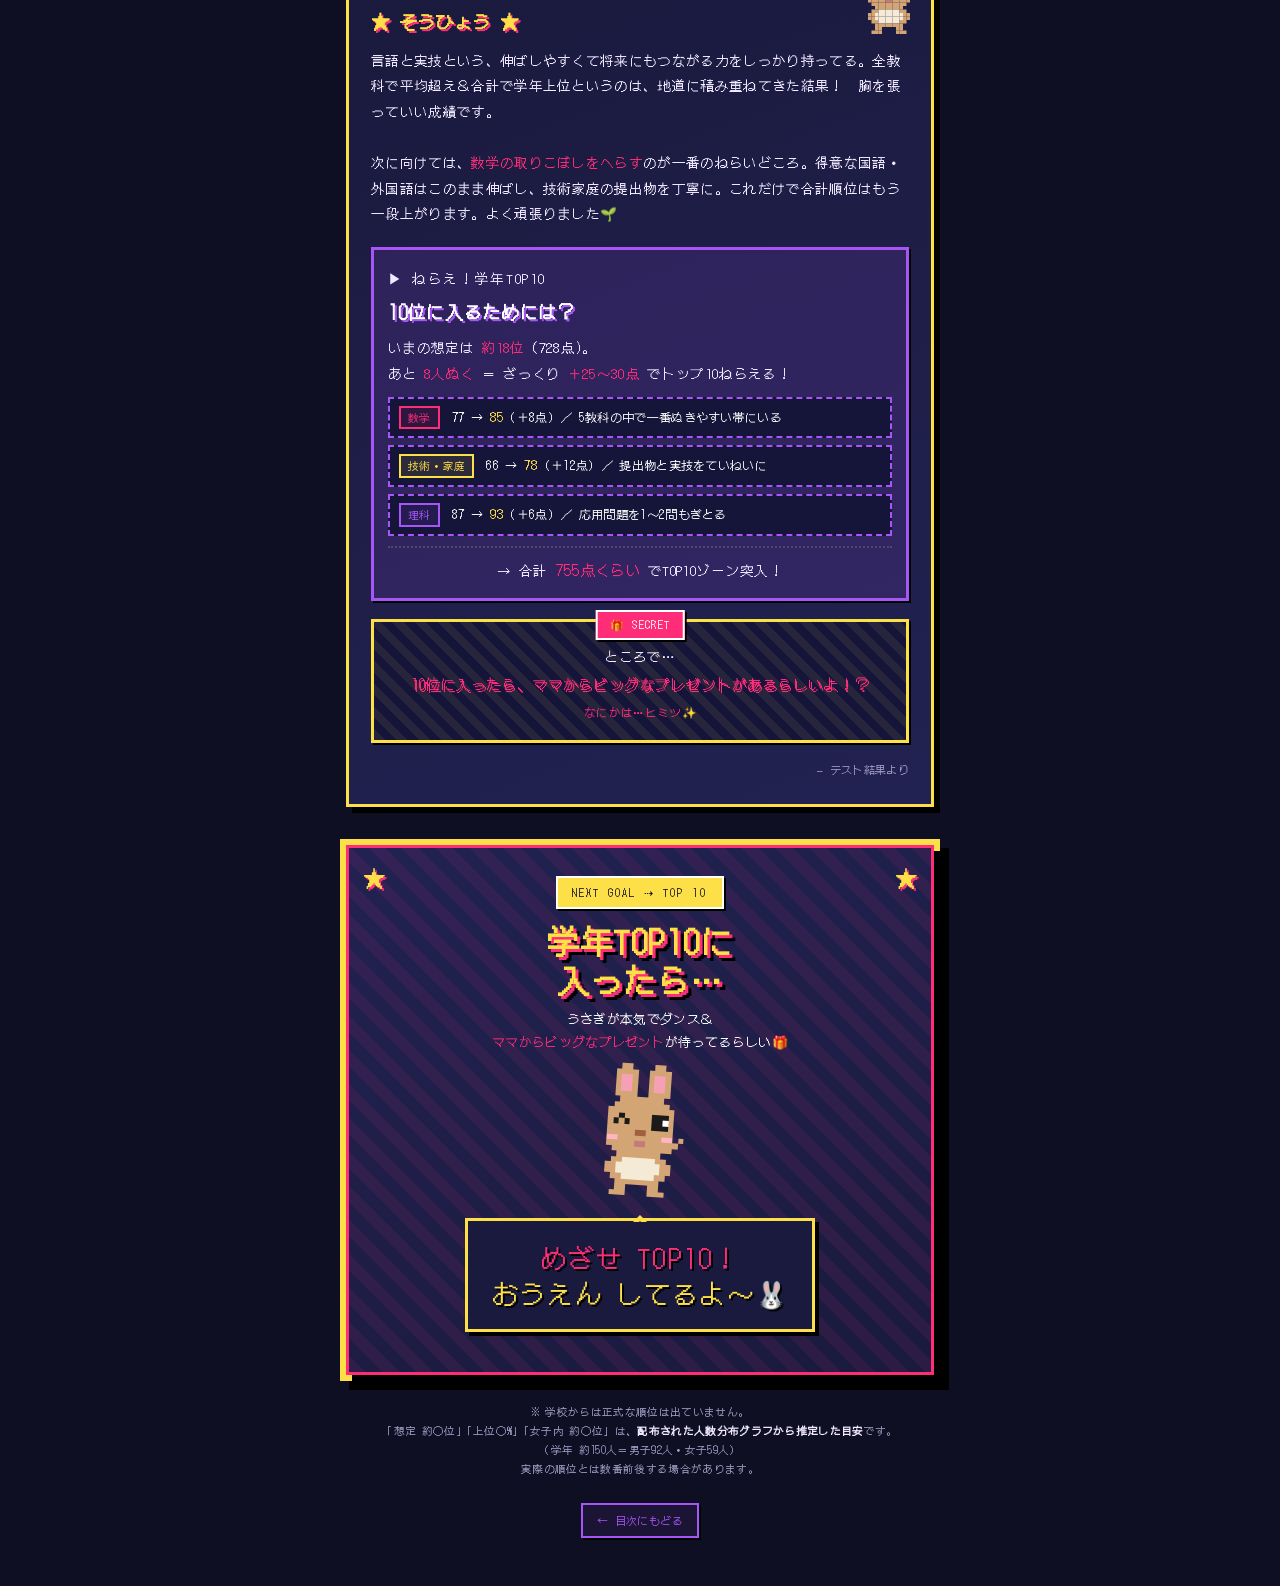
==== commit 283ee8ad: "テスト分析ページから重複のページ内目次を削除 - reports/y1-t1-test.html のページ内TOCブロックを削除   - 正式な目次は index.html に統一（重複解消） - ペ" ====
--- a/reports/y1-t1-test.html
+++ b/reports/y1-t1-test.html
@@ -701,42 +701,6 @@
     </div>
   </div>
 
-  <!-- ============ 目次（レポート一覧） ============ -->
-  <div class="toc" id="toc">
-    <span class="toc-eyebrow">★ TABLE OF CONTENTS ★</span>
-    <h2 class="toc-title">さらの学びログ 目次</h2>
-    <p class="toc-note">▶ 学期ごとの「テスト分析」と「通知表分析」の2本立て。<br>▶ 中1 → 中2 → 中3 と、都立入試までずっと積み上げていくよ。</p>
-
-    <!-- 中1 -->
-    <div class="toc-group">
-      <div class="toc-group-title">▶ 中学1年（令和8年度）</div>
-      <ul class="toc-list">
-        <li><a class="now" href="#top"><span class="name">1学期 期末テスト分析（このページ）</span><span class="tag here">いまここ</span></a></li>
-        <li><a class="new" href="y1-t1-tsuchihyo.html"><span class="name">1学期 通知表 分析＆作戦</span><span class="tag new">NEW</span></a></li>
-        <li><a class="soon" href="#"><span class="name">2学期 期末テスト分析</span><span class="tag soon">準備中</span></a></li>
-        <li><a class="soon" href="#"><span class="name">2学期 通知表 分析＆作戦</span><span class="tag soon">準備中</span></a></li>
-        <li><a class="soon" href="#"><span class="name">3学期 期末テスト分析</span><span class="tag soon">準備中</span></a></li>
-        <li><a class="soon" href="#"><span class="name">3学期 通知表 分析＆作戦</span><span class="tag soon">準備中</span></a></li>
-      </ul>
-    </div>
-
-    <!-- 中2 -->
-    <div class="toc-group">
-      <div class="toc-group-title">▶ 中学2年（令和9年度）</div>
-      <ul class="toc-list">
-        <li><a class="soon" href="#"><span class="name">1学期・2学期・3学期</span><span class="tag soon">これから</span></a></li>
-      </ul>
-    </div>
-
-    <!-- 中3 -->
-    <div class="toc-group">
-      <div class="toc-group-title">▶ 中学3年（令和10年度）— 都立入試の年</div>
-      <ul class="toc-list">
-        <li><a class="soon" href="#"><span class="name">1学期・2学期（決戦）・3学期</span><span class="tag soon">これから</span></a></li>
-      </ul>
-    </div>
-  </div>
-
   <!-- 教科別 -->
   <section>
     <div class="sec-head"><h2>教科ごとの結果</h2><span class="en">SUBJECTS</span></div>
@@ -873,6 +837,10 @@
     （学年 約150人＝男子92人・女子59人）<br>
     実際の順位とは数番前後する場合があります。
   </p>
+
+  <div style="text-align:center;margin-top:24px">
+    <a href="../index.html" style="display:inline-block;font-family:'DotGothic16',monospace;font-size:11px;color:var(--kpurple);text-decoration:none;padding:6px 14px;border:2px solid var(--kpurple);box-shadow:var(--shadow-pixel-sm);background:rgba(168,85,247,.08);letter-spacing:.04em">← 目次にもどる</a>
+  </div>
 
 </div>
 
